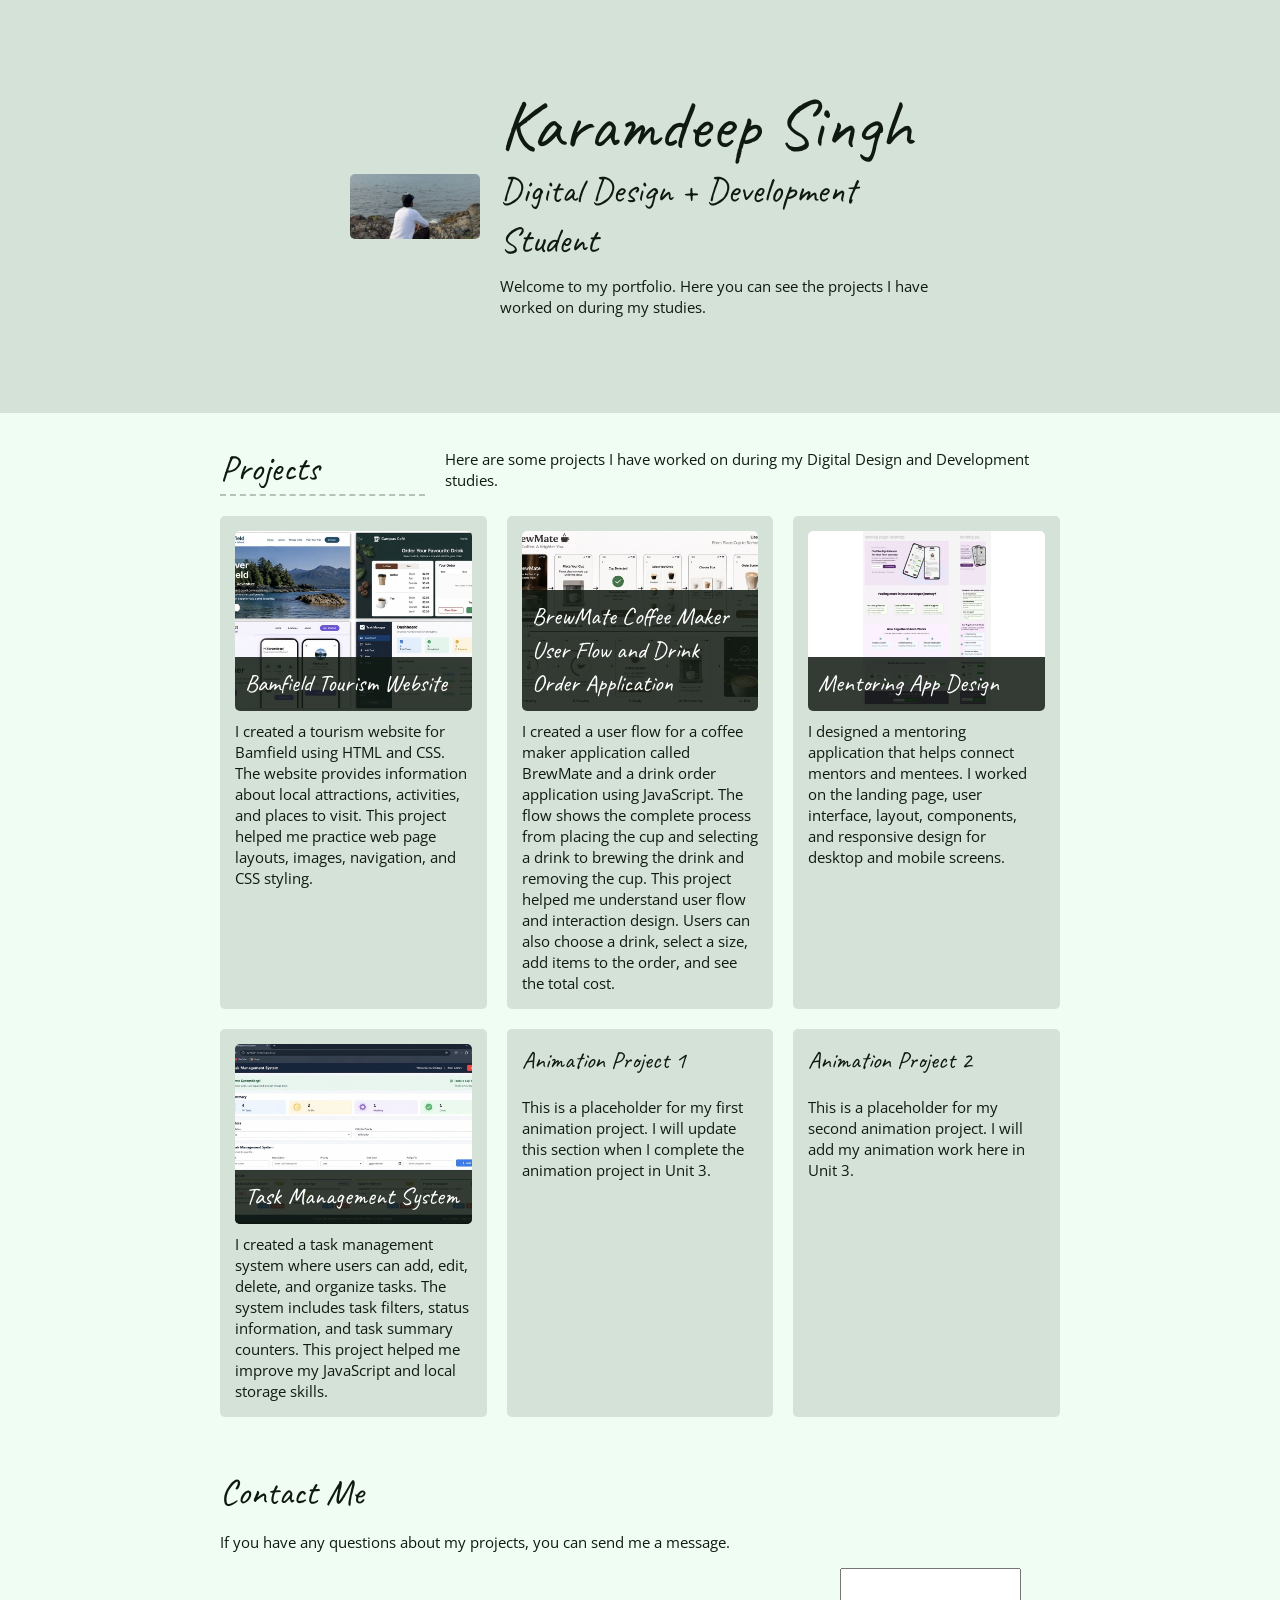
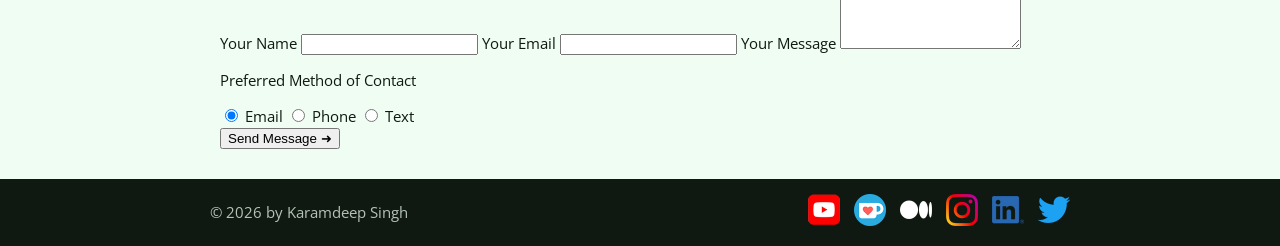
==== projects.html @ d803dbf3 "Add contact form" ====
<!DOCTYPE html>
<html lang="en">

<head>
  <meta charset="UTF-8">
  <meta name="viewport" content="width=device-width, initial-scale=1.0">

  <title>Projects | Karamdeep Singh, Digital Design + Development Student</title>

  <link rel="preconnect" href="https://fonts.googleapis.com">
  <link rel="preconnect" href="https://fonts.gstatic.com" crossorigin>
  <link href="https://fonts.googleapis.com/css2?family=Caveat&family=Open+Sans&display=swap" rel="stylesheet">

  <link rel="stylesheet" href="css/styles.css">
</head>

<body class="resume projects-page">

  <!-- HEADER -->
  <header class="hero">
    <div class="content-wrapper hero-content">

      <img class="hero-image" src="images/karam.jpg" alt="Karamdeep Singh portfolio image">

      <article class="hero-article">
        <h1>Karamdeep Singh</h1>
        <h2>Digital Design + Development Student</h2>
        <p>
          Welcome to my portfolio. Here you can see the projects
          I have worked on during my studies.
        </p>
      </article>

    </div>
  </header>

  <main class="content-wrapper">

    <!-- PROJECTS -->
    <section class="resume-section">

      <div class="projects-intro">
        <h2>Projects</h2>

        <p>
          Here are some projects I have worked on during my Digital Design
          and Development studies.
        </p>
      </div>

      <div class="project-wrapper">

        <!-- Project 1 -->
        <section class="project-item">

          <img src="images/tourism application.jpg" alt="Bamfield tourism website">

          <h3>Bamfield Tourism Website</h3>

          <p>
            I created a tourism website for Bamfield using HTML and CSS.
            The website provides information about local attractions,
            activities, and places to visit. This project helped me practice
            web page layouts, images, navigation, and CSS styling.
          </p>

        </section>

        <!-- Project 2 -->
        <section class="project-item">

          <img src="images/drink order application.jpg" alt="Drink order application">

          <h3>BrewMate Coffee Maker User Flow and Drink Order Application</h3>

          <p>
            I created a user flow for a coffee maker application called
            BrewMate and a drink order application using JavaScript.
            The flow shows the complete process from placing the cup and
            selecting a drink to brewing the drink and removing the cup.
            This project helped me understand user flow and interaction
            design. Users can also choose a drink, select a size, add items
            to the order, and see the total cost.
          </p>

        </section>

        <!-- Project 3 -->
        <section class="project-item">

          <img src="images/mentor application.jpg" alt="Mentoring application landing page design">

          <h3>Mentoring App Design</h3>

          <p>
            I designed a mentoring application that helps connect mentors
            and mentees. I worked on the landing page, user interface,
            layout, components, and responsive design for desktop and
            mobile screens.
          </p>

        </section>

        <!-- Project 4 -->
        <section class="project-item">

          <img src="images/project-task-management.jpg" alt="Task management system dashboard">

          <h3>Task Management System</h3>

          <p>
            I created a task management system where users can add, edit,
            delete, and organize tasks. The system includes task filters,
            status information, and task summary counters. This project
            helped me improve my JavaScript and local storage skills.
          </p>

        </section>

        <!-- Project 5 -->
        <section class="project-item">

          <h3>Animation Project 1</h3>

          <p>
            This is a placeholder for my first animation project.
            I will update this section when I complete the
            animation project in Unit 3.
          </p>

        </section>

        <!-- Project 6 -->
        <section class="project-item">

          <h3>Animation Project 2</h3>

          <p>
            This is a placeholder for my second animation project.
            I will add my animation work here in Unit 3.
          </p>

        </section>

      </div>

    </section>

    <!-- CONTACT FORM -->
    <section class="contact-section">

      <h2>Contact Me</h2>

      <p>
        If you have any questions about my projects,
        you can send me a message.
      </p>

      <form class="contact-form">

        <label for="name">Your Name</label>
        <input type="text" id="name" name="name" required>

        <label for="email">Your Email</label>
        <input type="email" id="email" name="email" required>

        <label for="message">Your Message</label>
        <textarea id="message" name="message" rows="5" required></textarea>

        <div class="radio-buttons">

          <p>Preferred Method of Contact</p>

          <label>
            <input type="radio" name="contact-method" value="email" checked>
            Email
          </label>

          <label>
            <input type="radio" name="contact-method" value="phone">
            Phone
          </label>

          <label>
            <input type="radio" name="contact-method" value="text">
            Text
          </label>

        </div>

        <button type="submit">
          <span>Send Message</span>
          <span aria-hidden="true">➜</span>
        </button>

      </form>

    </section>

  </main>

  <!-- FOOTER -->
  <footer>

    <p>© 2026 by Karamdeep Singh</p>

    <ul class="socials">

      <li>
        <a href="#" target="_blank">
          <img src="images/icon-logo-youtube.png" alt="YouTube">
        </a>
      </li>

      <li>
        <a href="#" target="_blank">
          <img src="images/icon-logo-ko-fi.png" alt="Portfolio">
        </a>
      </li>

      <li>
        <a href="#" target="_blank">
          <img src="images/icon-logo-medium.png" alt="Medium">
        </a>
      </li>

      <li>
        <a href="#" target="_blank">
          <img src="images/icon-logo-instagram.png" alt="Instagram">
        </a>
      </li>

      <li>
        <a href="#" target="_blank">
          <img src="images/icon-logo-linkedin.png" alt="LinkedIn">
        </a>
      </li>

      <li>
        <a href="https://x.com/karam_sher_gill" target="_blank">
          <img src="images/icon-logo-twitter.png" alt="Twitter">
        </a>
      </li>

    </ul>

  </footer>

</body>

</html>
---- css/styles.css ----
/* COLOR PALETTE
------------------------------------*/

:root {
    --font-body: "Open Sans", sans-serif;
    --font-heading: "Caveat", cursive;

    --neutral: oklch(50% 0.02 150);

    --neutral-1: oklch(from var(--neutral) 98% c h);
    --neutral-2: oklch(from var(--neutral) 90% c h);
    --neutral-3: oklch(from var(--neutral) 80% c h);
    --neutral-4: oklch(from var(--neutral) 70% c h);
    --neutral-5: oklch(from var(--neutral) 60% c h);
    --neutral-6: oklch(from var(--neutral) 50% c h);
    --neutral-7: oklch(from var(--neutral) 40% c h);
    --neutral-8: oklch(from var(--neutral) 30% c h);
    --neutral-9: oklch(from var(--neutral) 20% c h);

    --accent-green: oklch(56% 0.11 150);
    --accent-beige: oklch(75% 0.04 70);
}

/* GLOBAL STYLES
------------------------------------*/

html {
    box-sizing: border-box;
    font-size: 62.5%;
}

*,
*:before,
*:after {
    box-sizing: inherit;
}

html,
body {
    height: 100%;
}

body {
    background: var(--neutral-1);
    color: var(--neutral-9);
    margin: 0;
    font-family: var(--font-body);
    font-size: 1.5rem;
    line-height: 1.4;
}

h1,
h2,
h3 {
    font-family: var(--font-heading);
    font-weight: 400;
    margin: 0;
}

h1 {
    font-size: 7rem;
    line-height: 0.85;
}

h2 {
    font-size: 3.6rem;
}

h3 {
    font-size: 2.4rem;
}

/* LINKS
------------------------------------*/

a {
    color: var(--accent-green);
}

a:hover {
    color: var(--accent-beige);
    text-decoration: none;
}

footer a {
    color: var(--accent-beige);
}

footer a:hover {
    color: var(--accent-green);
}

.btn {
    background: var(--accent-green);
    color: var(--neutral-1);
    text-decoration: none;
    text-transform: uppercase;
    font-size: 1.2rem;
    display: inline-block;
    padding: 7px;
    letter-spacing: 0.1em;
    line-height: 1;
    border-radius: 4px;
}

.content-wrapper {
    margin: 0 auto;
    padding: 30px;
    max-width: 900px;
}

/* HOME
------------------------------------*/

.home {
    background: url(../images/karam.jpg) no-repeat center;
    background-size: cover;
    display: flex;
    flex-direction: column;
}

.home .content-wrapper {
    flex: 1 0 auto;
    padding: 10px;
}

.content-bg {
    padding: 20px;
}

@media screen and (min-width: 501px) {
    .home .content-wrapper {
        padding: 30px;
    }
}

/* RESUME
------------------------------------*/

.resume header::before {
    background: url(../images/karam.jpg) center / cover;
    background-size: cover;
    content: "";
    display: block;
    height: 200px;
}

.resume h1 {
    font-size: 5rem;
}

.resume h2 {
    font-size: 2.6rem;
}

@media screen and (min-width: 501px) {
    .resume header::before {
        height: 375px;
    }

    .resume h1 {
        font-size: 7rem;
    }

    .resume h2 {
        font-size: 3.6rem;
    }
}

.resume-section {
    margin-bottom: 50px;
}

.resume-section h2 {
    border-bottom: 2px dashed var(--neutral-3);
}

.download-link {
    position: absolute;
    top: 5px;
    left: 5px;
    font-size: 1.5rem;
}

@media screen and (min-width: 1201px) {
    .download-link {
        position: fixed;
    }
}

/* PROJECTS - ORIGINAL STYLES
------------------------------------*/

.project-item {
    margin: 30px 0;
}

.project-item img {
    width: 100%;
    margin-bottom: 10px;
}

@media screen and (min-width: 501px) {
    .project-item img {
        width: 300px;
        margin-bottom: 0;
    }
}

@media screen and (min-width: 650px) and (max-width: 859px) {
    .project-wrapper {
        display: grid;
        grid-template-columns: repeat(2, 1fr);
        column-gap: 20px;
    }

    .project-item img {
        width: 100%;
    }
}

@media screen and (min-width: 860px) {
    .project-item {
        display: flow-root;
    }

    .project-item img {
        float: left;
        margin-right: 20px;
    }
}

/* WORK EXPERIENCE
------------------------------------*/

.work-item {
    margin: 30px 0;
}

.work-details p {
    margin: 0;
}

@media screen and (min-width: 860px) {
    .work-item {
        display: grid;
        grid-template-columns: 300px 1fr;
        column-gap: 20px;
    }

    .work-summary p:first-child {
        margin-top: 0;
    }
}

/* EDUCATION
------------------------------------*/

.education-item {
    margin: 30px 0;
}

.education-item p {
    margin: 0;
}

/* FOOTER
------------------------------------*/

footer {
    background: var(--neutral-9);
    color: var(--neutral-3);
    display: flex;
    flex-direction: column;
    text-align: center;
    justify-content: space-between;
    padding: 0 20px;
}

.socials {
    list-style-type: none;
    padding: 0;
}

.socials li {
    display: inline-block;
    margin: 0 5px;
}

.socials img {
    width: 32px;
}

.socials img:hover {
    opacity: 0.5;
}

/* FOOTER - DESKTOP GRID */

@media screen and (min-width: 861px) {
    footer {
        display: grid;
        grid-template-columns: 1fr 1fr;
        align-items: center;
        text-align: initial;
    }

    footer .socials {
        justify-self: end;
    }

    .socials li {
        margin: 0 0 0 10px;
    }
}

/* FOOTER - EXTRA LARGE SCREENS */

@media screen and (min-width: 1000px) {

    .projects-page footer {
        grid-template-columns:
            minmax(20px, 1fr) minmax(0, 430px) minmax(0, 430px) minmax(20px, 1fr);

        grid-template-areas: ". copyright socials .";
    }

    .projects-page footer>p {
        grid-area: copyright;
    }

    .projects-page footer .socials {
        grid-area: socials;
        justify-self: end;
    }
}

/* PROJECTS PAGE - RESPONSIVE GRID
------------------------------------*/

.projects-page .project-wrapper {
    display: grid;
    grid-template-columns: minmax(0, 1fr);
    gap: 1.5rem;
}

.projects-page .project-item {
    display: grid;
    grid-template-columns: minmax(0, 1fr);
    grid-template-rows: auto minmax(14rem, 1fr);
    align-content: start;
    min-width: 0;
    margin: 0;
    padding: 1.5rem;
    background: var(--neutral-2);
    border-radius: 0.5rem;
}

/* PROJECT CARD IMAGES
------------------------------------*/

.projects-page .project-item img {
    display: block;
    float: none;
    grid-column: 1 / 2;
    grid-row: 1 / 2;
    width: 100%;
    height: 20rem;
    object-fit: cover;
    margin: 0;
    border-radius: 0.5rem;
}

/* PROJECT CARD TITLES
------------------------------------*/

.projects-page .project-item img+h3 {
    grid-column: 1 / 2;
    grid-row: 1 / 2;
    align-self: end;
    z-index: 1;
    margin: 0;
    padding: 1rem;
    color: white;
    background: oklch(20% 0.02 150 / 0.85);
    border-radius: 0 0 0.5rem 0.5rem;
}

/* PROJECT CARD TEXT
------------------------------------*/

.projects-page .project-item p {
    grid-column: 1 / 2;
    margin-block: 1rem 0;
}

/* ANIMATION PLACEHOLDER CARDS
------------------------------------*/

.projects-page .project-item:not(:has(img)) {
    grid-template-rows: auto minmax(14rem, 1fr);
}

.projects-page .project-item:not(:has(img)) h3 {
    margin-block-end: 1rem;
}

/* PROJECT CARDS - DESKTOP
------------------------------------*/

@media screen and (min-width: 860px) {
    .projects-page .project-wrapper {
        grid-template-columns: repeat(3, minmax(0, 1fr));
        gap: 2rem;
    }

    .projects-page .project-item {
        padding: 1.5rem;
    }

    .projects-page .project-item img {
        height: 18rem;
    }
}

/* HERO SECTION - MOBILE
------------------------------------*/

.projects-page .hero::before {
    display: none;
}

.projects-page .hero {
    background: var(--neutral-2);
}

.projects-page .hero-content {
    display: grid;
    grid-template-columns: 1rem minmax(0, 2fr) 1rem;
    grid-template-rows: 0.5fr 1fr 2rem;
    gap: 2rem;
    width: 100%;
    max-width: 900px;
    padding-block: 2rem;
    padding-inline: 1rem;
}

.projects-page .hero-image {
    grid-column: 2 / 3;
    grid-row: 1 / 2;
    display: block;
    width: 100%;
    max-width: 20rem;
    height: auto;
    justify-self: center;
    align-self: center;
    border-radius: 0.5rem;
}

.projects-page .hero-article {
    grid-column: 2 / 3;
    grid-row: 2 / 3;
    min-width: 0;
    text-align: center;
}

.projects-page .hero-article h1 {
    margin-block-end: 1rem;
}

.projects-page .hero-article p {
    margin-block-start: 1rem;
    margin-block-end: 0;
    max-width: 70rem;
}

/* HERO SECTION - DESKTOP
------------------------------------*/

@media screen and (min-width: 860px) {
    .projects-page .hero-content {
        grid-template-columns: repeat(6, minmax(0, 1fr));
        grid-template-rows: 0.25fr 1fr 0.25fr;
        align-items: center;
    }

    .projects-page .hero-image {
        grid-column: 2 / 3;
        grid-row: 2 / 3;
    }

    .projects-page .hero-article {
        grid-column: 3 / 6;
        grid-row: 2 / 3;
        text-align: start;
    }
}

/* PROJECTS INTRODUCTION - MOBILE
------------------------------------*/

.projects-page .projects-intro {
    margin-block-end: 2rem;
}

.projects-page .projects-intro p {
    margin-block-start: 1rem;
}

/* PROJECTS INTRODUCTION - DESKTOP
------------------------------------*/

@media screen and (min-width: 860px) {
    .projects-page .projects-intro {
        display: flex;
        align-items: center;
        justify-content: center;
        gap: 2rem;
    }

    .projects-page .projects-intro h2 {
        flex: 1;
        white-space: nowrap;
    }

    .projects-page .projects-intro p {
        flex: 3;
        margin-block: 0;
    }
}
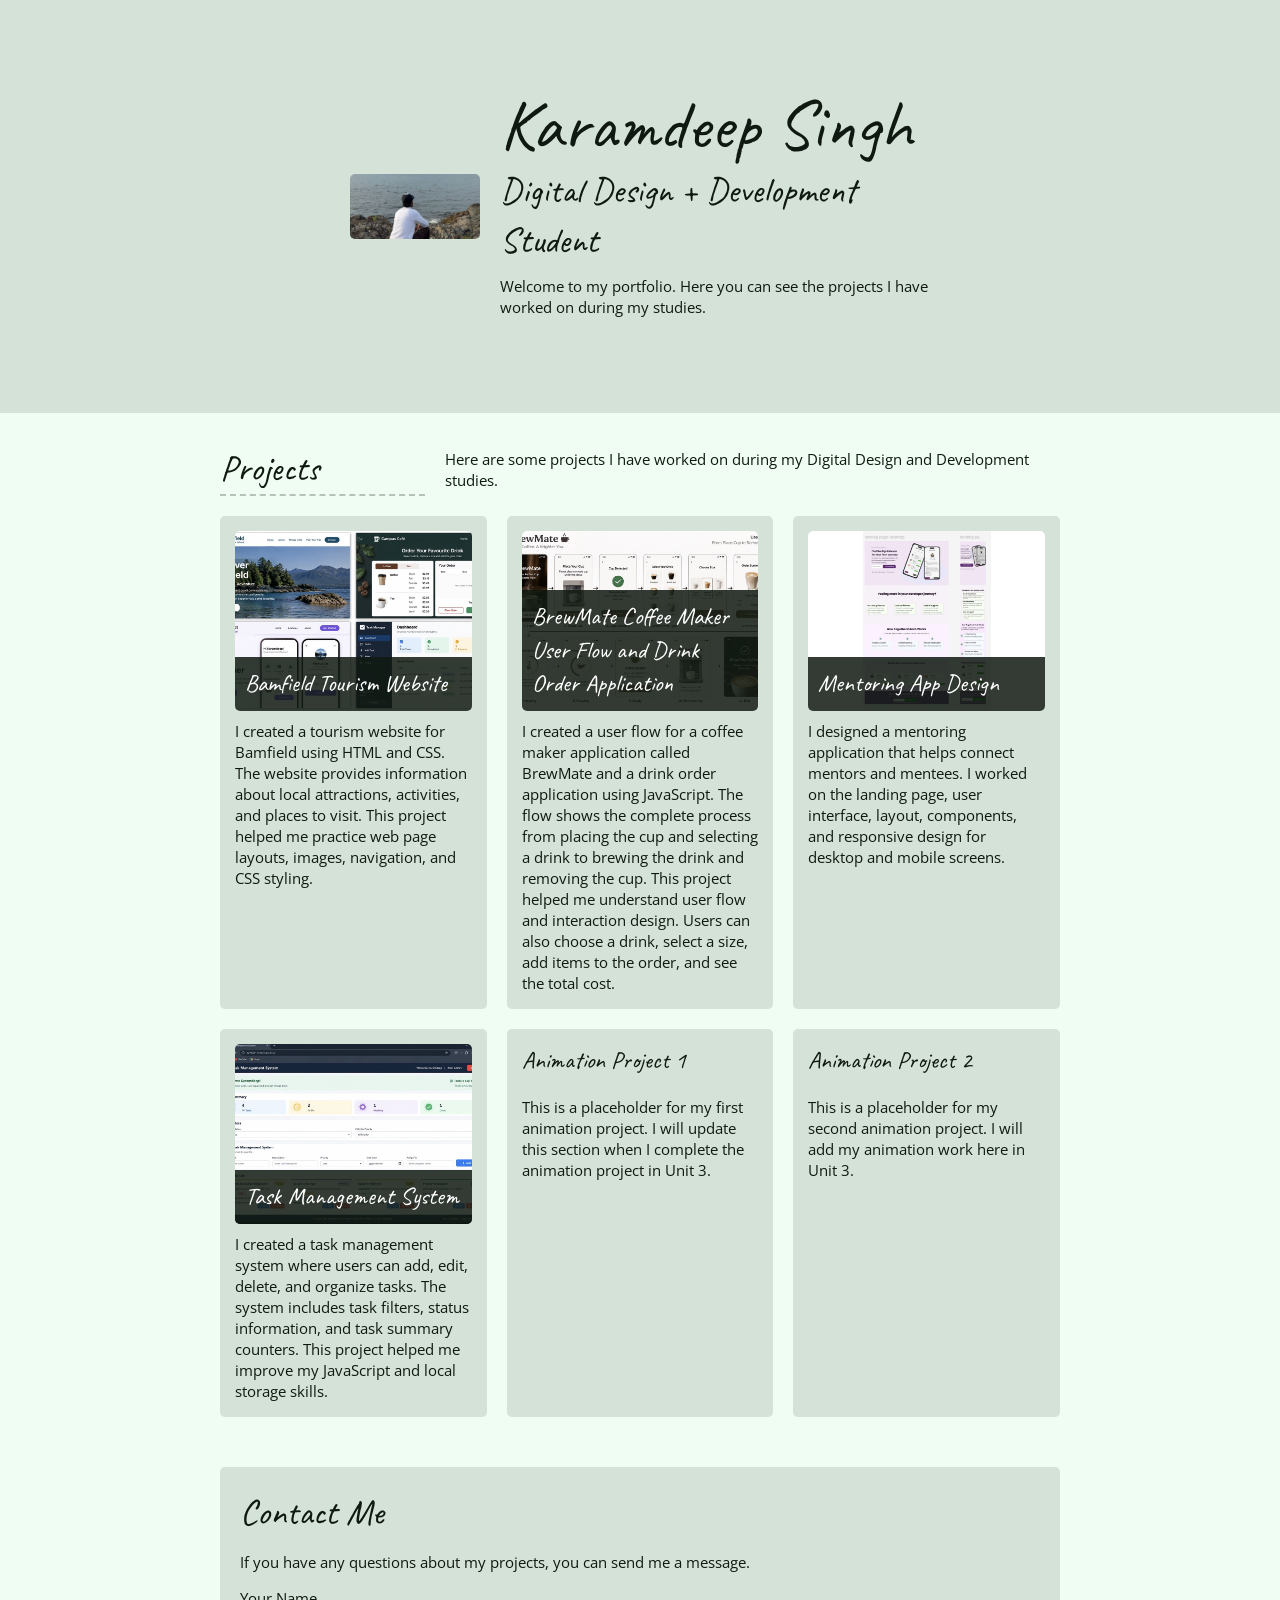
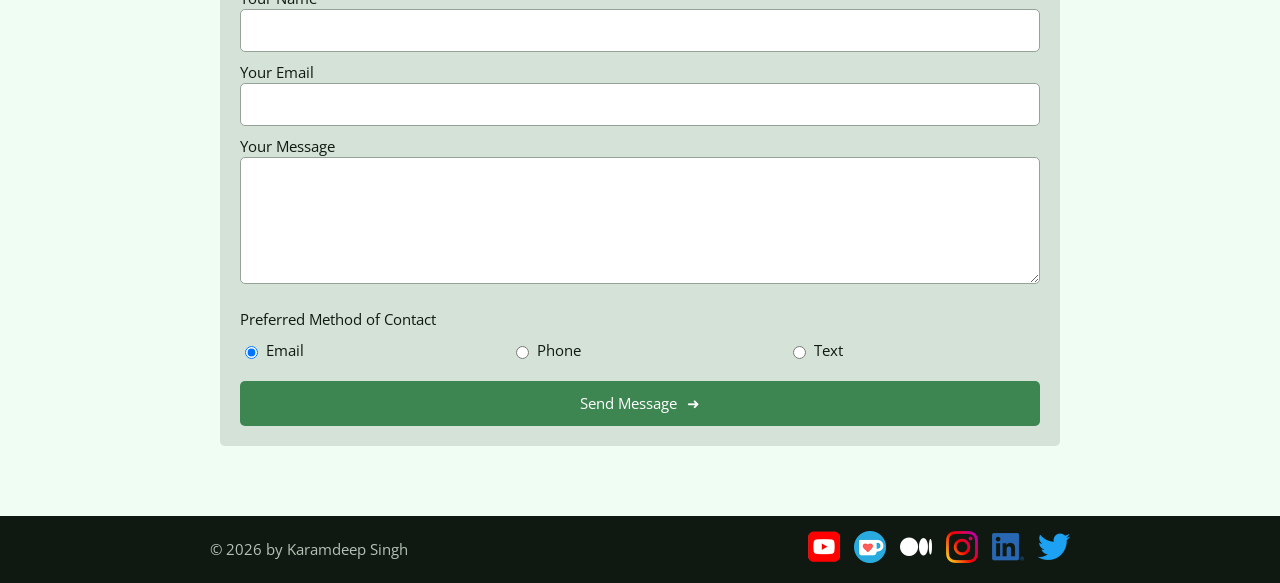
==== commit 082bb821: "Organize contact form" ====
--- a/projects.html
+++ b/projects.html
@@ -158,14 +158,20 @@
 
       <form class="contact-form">
 
-        <label for="name">Your Name</label>
-        <input type="text" id="name" name="name" required>
-
-        <label for="email">Your Email</label>
-        <input type="email" id="email" name="email" required>
-
-        <label for="message">Your Message</label>
-        <textarea id="message" name="message" rows="5" required></textarea>
+        <div class="form-name">
+          <label for="name">Your Name</label>
+          <input type="text" id="name" name="name" required>
+        </div>
+
+        <div class="form-email">
+          <label for="email">Your Email</label>
+          <input type="email" id="email" name="email" required>
+        </div>
+
+        <div class="form-message">
+          <label for="message">Your Message</label>
+          <textarea id="message" name="message" rows="5" required></textarea>
+        </div>
 
         <div class="radio-buttons">
 
--- a/css/styles.css
+++ b/css/styles.css
@@ -527,4 +527,79 @@
         flex: 3;
         margin-block: 0;
     }
+}
+
+/* CONTACT FORM - MOBILE
+------------------------------------*/
+
+.projects-page .contact-section {
+    margin-block: 4rem;
+    padding: 2rem;
+    background: var(--neutral-2);
+    border-radius: 0.5rem;
+}
+
+.projects-page .contact-section h2 {
+    margin-block-end: 1rem;
+}
+
+.projects-page .contact-form {
+    display: flex;
+    flex-direction: column;
+    gap: 1rem;
+}
+
+.projects-page .contact-form>label {
+    display: block;
+}
+
+.projects-page .contact-form input[type="text"],
+.projects-page .contact-form input[type="email"],
+.projects-page .contact-form textarea {
+    width: 100%;
+    padding: 1rem;
+    border: 1px solid var(--neutral-4);
+    border-radius: 0.5rem;
+    font: inherit;
+}
+
+/* RADIO BUTTONS - GRID */
+
+.projects-page .radio-buttons {
+    display: grid;
+    grid-template-columns: repeat(3, auto);
+    grid-template-rows: repeat(2, 1fr);
+    gap: 1rem;
+    margin-block: 1rem;
+}
+
+.projects-page .radio-buttons p {
+    grid-column: span 3;
+    margin: 0;
+}
+
+.projects-page .radio-buttons label {
+    display: flex;
+    align-items: center;
+    gap: 0.5rem;
+}
+
+/* SUBMIT BUTTON - FLEXBOX */
+
+.projects-page .contact-form button {
+    display: flex;
+    align-items: center;
+    justify-content: center;
+    gap: 1rem;
+    padding: 1.2rem;
+    background: var(--accent-green);
+    color: white;
+    border: none;
+    border-radius: 0.5rem;
+    font: inherit;
+    cursor: pointer;
+}
+
+.projects-page .contact-form button:hover {
+    background: var(--neutral-7);
 }
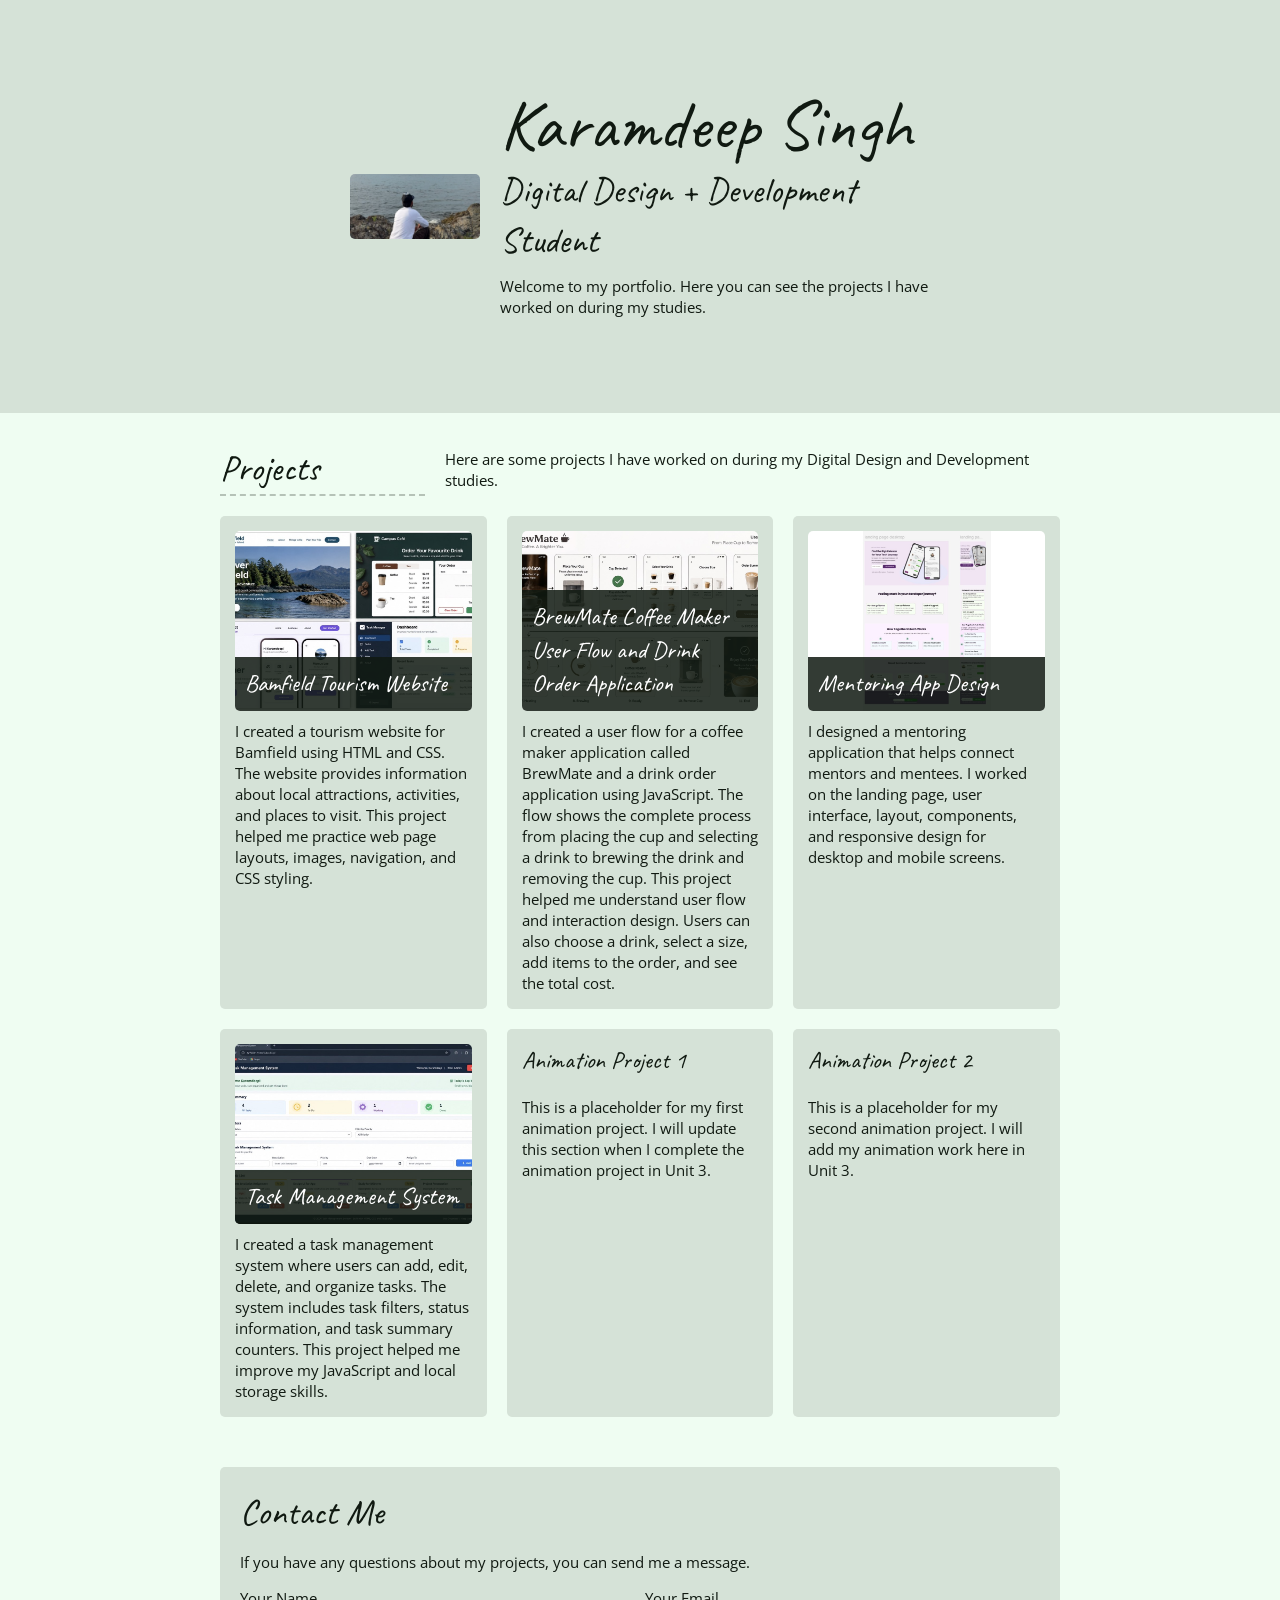
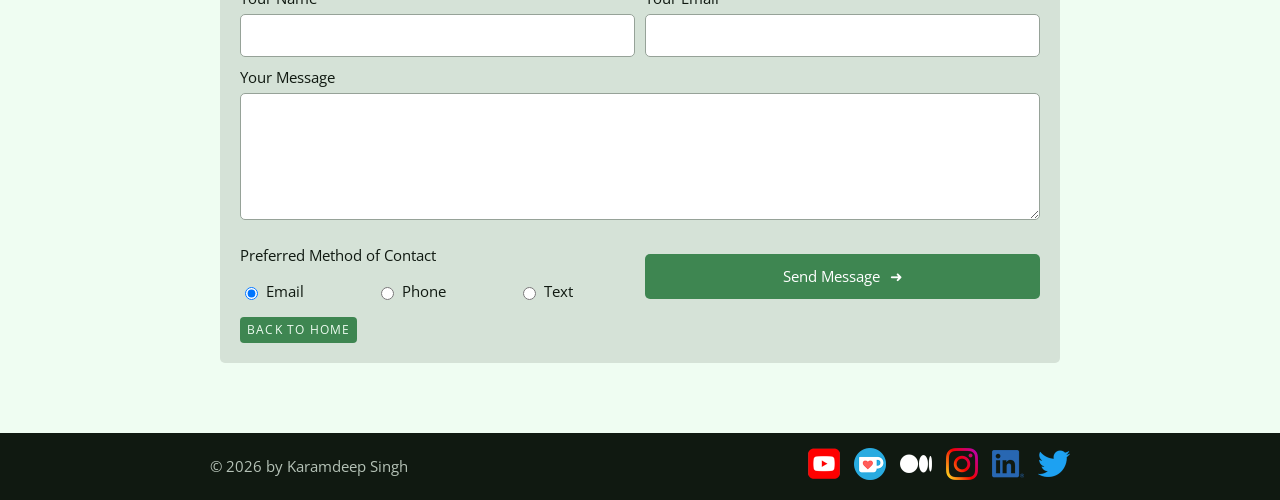
==== commit a115dfc7: "Connect home and projects pages" ====
--- a/projects.html
+++ b/projects.html
@@ -201,6 +201,9 @@
 
       </form>
 
+      <a href="index.html" class="btn">Back to Home</a>
+
+
     </section>
 
   </main>
--- a/css/styles.css
+++ b/css/styles.css
@@ -549,8 +549,9 @@
     gap: 1rem;
 }
 
-.projects-page .contact-form>label {
+.projects-page .contact-form label {
     display: block;
+    margin-block-end: 0.5rem;
 }
 
 .projects-page .contact-form input[type="text"],
@@ -602,4 +603,42 @@
 
 .projects-page .contact-form button:hover {
     background: var(--neutral-7);
+}
+
+/* CONTACT FORM - DESKTOP GRID
+------------------------------------*/
+
+@media screen and (min-width: 1000px) {
+
+    .projects-page .contact-form {
+        display: grid;
+        grid-template-columns: repeat(2, minmax(0, 1fr));
+        grid-template-areas:
+            "name email"
+            "message message"
+            "contact button";
+        gap: 1rem;
+        align-items: start;
+    }
+
+    .projects-page .form-name {
+        grid-area: name;
+    }
+
+    .projects-page .form-email {
+        grid-area: email;
+    }
+
+    .projects-page .form-message {
+        grid-area: message;
+    }
+
+    .projects-page .radio-buttons {
+        grid-area: contact;
+    }
+
+    .projects-page .contact-form button {
+        grid-area: button;
+        align-self: center;
+    }
 }
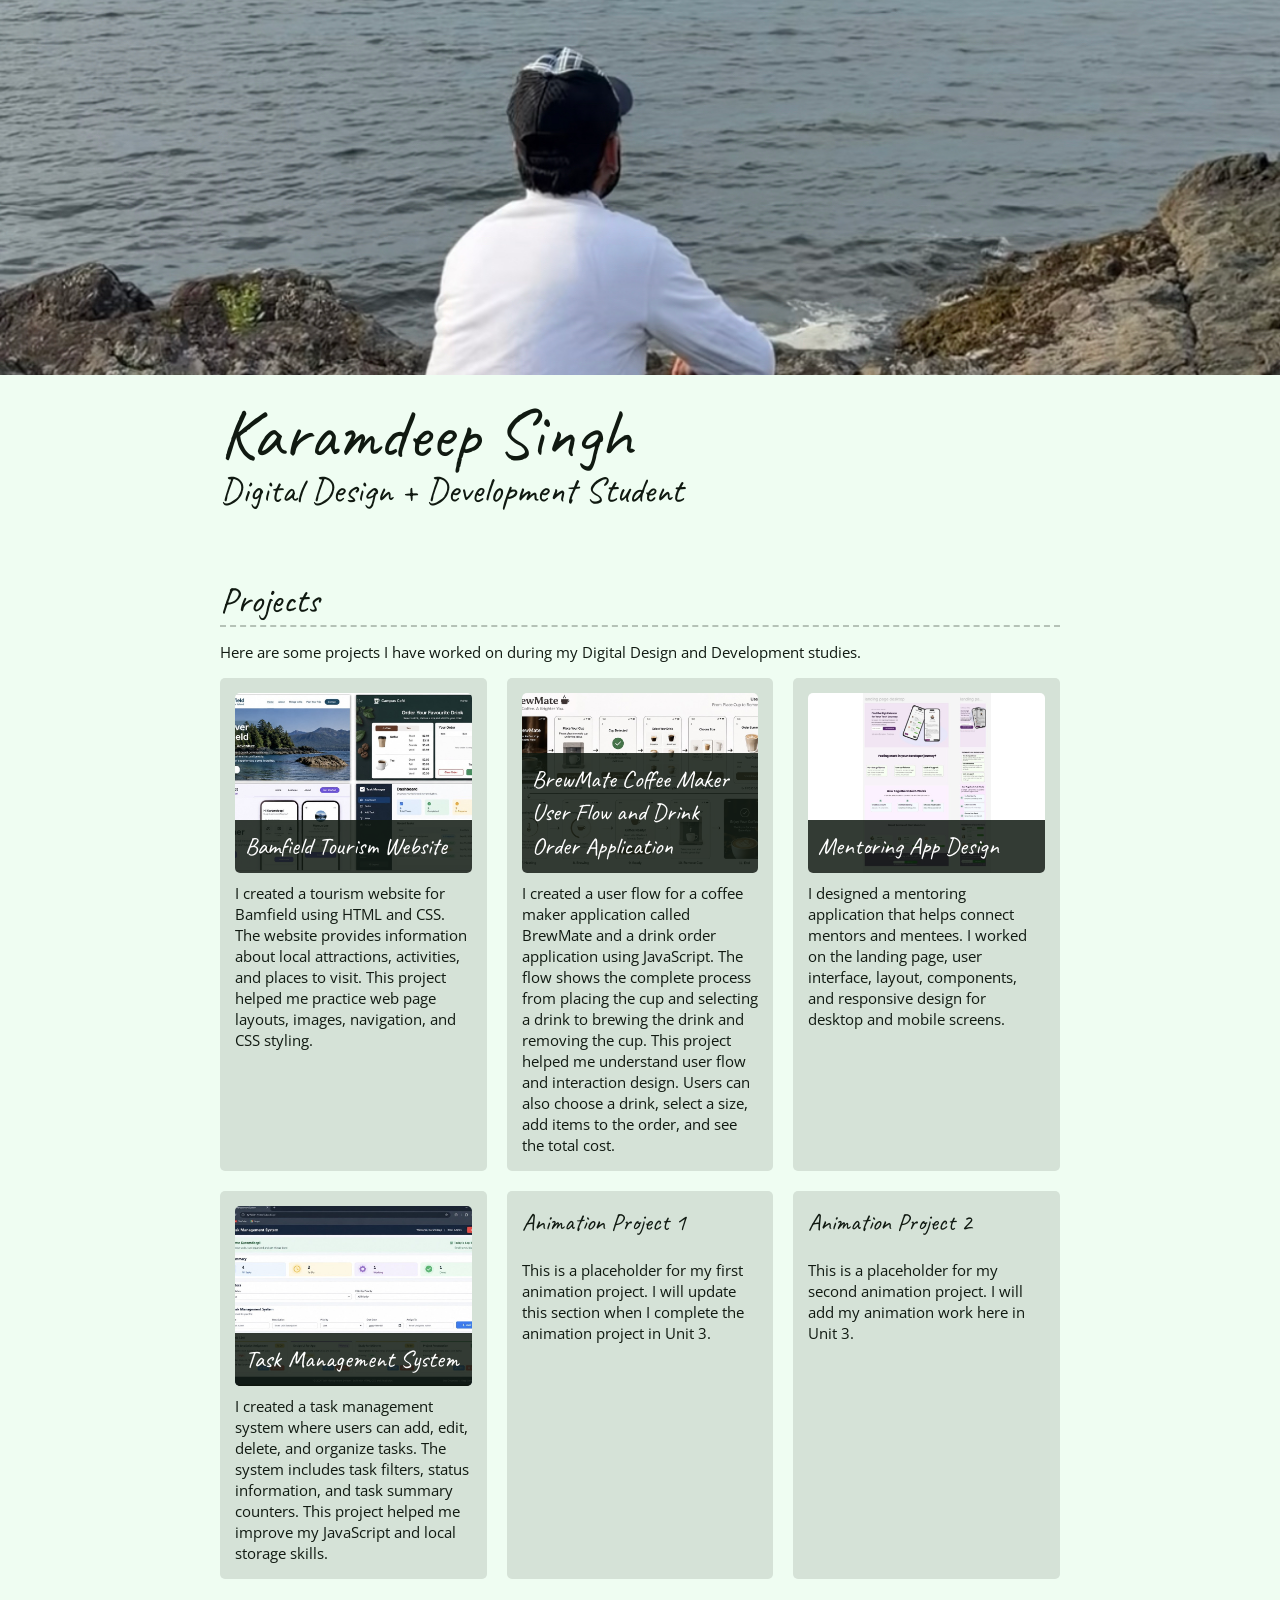
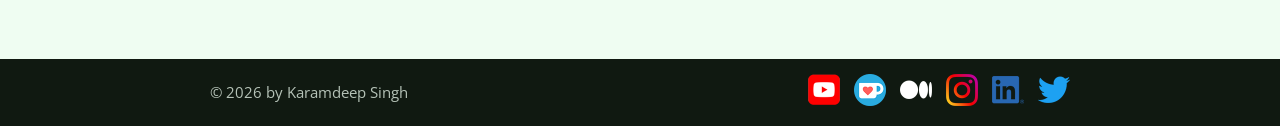
==== commit 17a4e540: "Add animation placeholders" ====
--- a/projects.html
+++ b/projects.html
@@ -7,47 +7,38 @@
 
   <title>Projects | Karamdeep Singh, Digital Design + Development Student</title>
 
+  <!-- Google Fonts -->
   <link rel="preconnect" href="https://fonts.googleapis.com">
   <link rel="preconnect" href="https://fonts.gstatic.com" crossorigin>
   <link href="https://fonts.googleapis.com/css2?family=Caveat&family=Open+Sans&display=swap" rel="stylesheet">
 
+  <!-- CSS -->
   <link rel="stylesheet" href="css/styles.css">
 </head>
 
 <body class="resume projects-page">
 
-  <!-- HEADER -->
-  <header class="hero">
-    <div class="content-wrapper hero-content">
-
-      <img class="hero-image" src="images/karam.jpg" alt="Karamdeep Singh portfolio image">
-
-      <article class="hero-article">
-        <h1>Karamdeep Singh</h1>
-        <h2>Digital Design + Development Student</h2>
-        <p>
-          Welcome to my portfolio. Here you can see the projects
-          I have worked on during my studies.
-        </p>
-      </article>
-
+  <!-- // HEADER // -->
+  <header>
+    <div class="content-wrapper">
+      <h1>Karamdeep Singh</h1>
+      <h2>Digital Design + Development Student</h2>
     </div>
   </header>
 
   <main class="content-wrapper">
 
-    <!-- PROJECTS -->
+    <!-- // PROJECTS // -->
     <section class="resume-section">
 
-      <div class="projects-intro">
-        <h2>Projects</h2>
+      <h2>Projects</h2>
 
-        <p>
-          Here are some projects I have worked on during my Digital Design
-          and Development studies.
-        </p>
-      </div>
+      <p>
+        Here are some projects I have worked on during my Digital Design
+        and Development studies.
+      </p>
 
+      <!-- Project wrapper starts here -->
       <div class="project-wrapper">
 
         <!-- Project 1 -->
@@ -143,72 +134,13 @@
         </section>
 
       </div>
-
-    </section>
-
-    <!-- CONTACT FORM -->
-    <section class="contact-section">
-
-      <h2>Contact Me</h2>
-
-      <p>
-        If you have any questions about my projects,
-        you can send me a message.
-      </p>
-
-      <form class="contact-form">
-
-        <div class="form-name">
-          <label for="name">Your Name</label>
-          <input type="text" id="name" name="name" required>
-        </div>
-
-        <div class="form-email">
-          <label for="email">Your Email</label>
-          <input type="email" id="email" name="email" required>
-        </div>
-
-        <div class="form-message">
-          <label for="message">Your Message</label>
-          <textarea id="message" name="message" rows="5" required></textarea>
-        </div>
-
-        <div class="radio-buttons">
-
-          <p>Preferred Method of Contact</p>
-
-          <label>
-            <input type="radio" name="contact-method" value="email" checked>
-            Email
-          </label>
-
-          <label>
-            <input type="radio" name="contact-method" value="phone">
-            Phone
-          </label>
-
-          <label>
-            <input type="radio" name="contact-method" value="text">
-            Text
-          </label>
-
-        </div>
-
-        <button type="submit">
-          <span>Send Message</span>
-          <span aria-hidden="true">➜</span>
-        </button>
-
-      </form>
-
-      <a href="index.html" class="btn">Back to Home</a>
-
+      <!-- Project wrapper ends here -->
 
     </section>
 
   </main>
 
-  <!-- FOOTER -->
+  <!-- // FOOTER // -->
   <footer>
 
     <p>© 2026 by Karamdeep Singh</p>
--- a/css/styles.css
+++ b/css/styles.css
@@ -186,6 +186,68 @@
     .download-link {
         position: fixed;
     }
+}
+
+/* ==================================
+   TEAM SECTION
+================================== */
+
+/* Team Section - Base & Images */
+#team .teamMembers {
+  list-style-type: none;
+  margin: 1rem 0;
+  padding: 0;
+  display: grid;
+  grid-template-columns: repeat(10, 1fr);
+  align-items: center;
+}
+
+#team .teamMembers img {
+  border-radius: 50%;
+  box-shadow: 0 4px 6px rgba(0, 0, 0, 0.1);
+  border: 3px solid var(--neutral-1);
+}
+
+/* Ensure all items stay in the first row */
+#team .teamMembers li {
+  grid-row: 1 / 2;
+}
+
+/* Individual member positions and overlap spans */
+#team .teamMembers li:nth-child(1) {
+  grid-column: 1 / 4;
+  order: 1;
+}
+
+#team .teamMembers li:nth-child(2) {
+  grid-column: 3 / 6;
+}
+
+#team .teamMembers li:nth-child(3) {
+  grid-column: 4 / 8;
+  order: 1;
+  text-align: center;
+}
+
+#team .teamMembers li:nth-child(4) {
+  grid-column: -3 / 6;
+  text-align: right;
+}
+
+#team .teamMembers li:nth-child(5) {
+  grid-column: -4 / -1;
+  text-align: right;
+}
+
+/* Center image resizing */
+#team .teamMembers li:nth-child(3) img {
+  width: 70%;
+}
+
+/* Bring clicked or hovered item to the front */
+#team .teamMembers li:hover,
+#team .teamMembers li:active {
+  order: 2;
 }
 
 /* PROJECTS - ORIGINAL STYLES
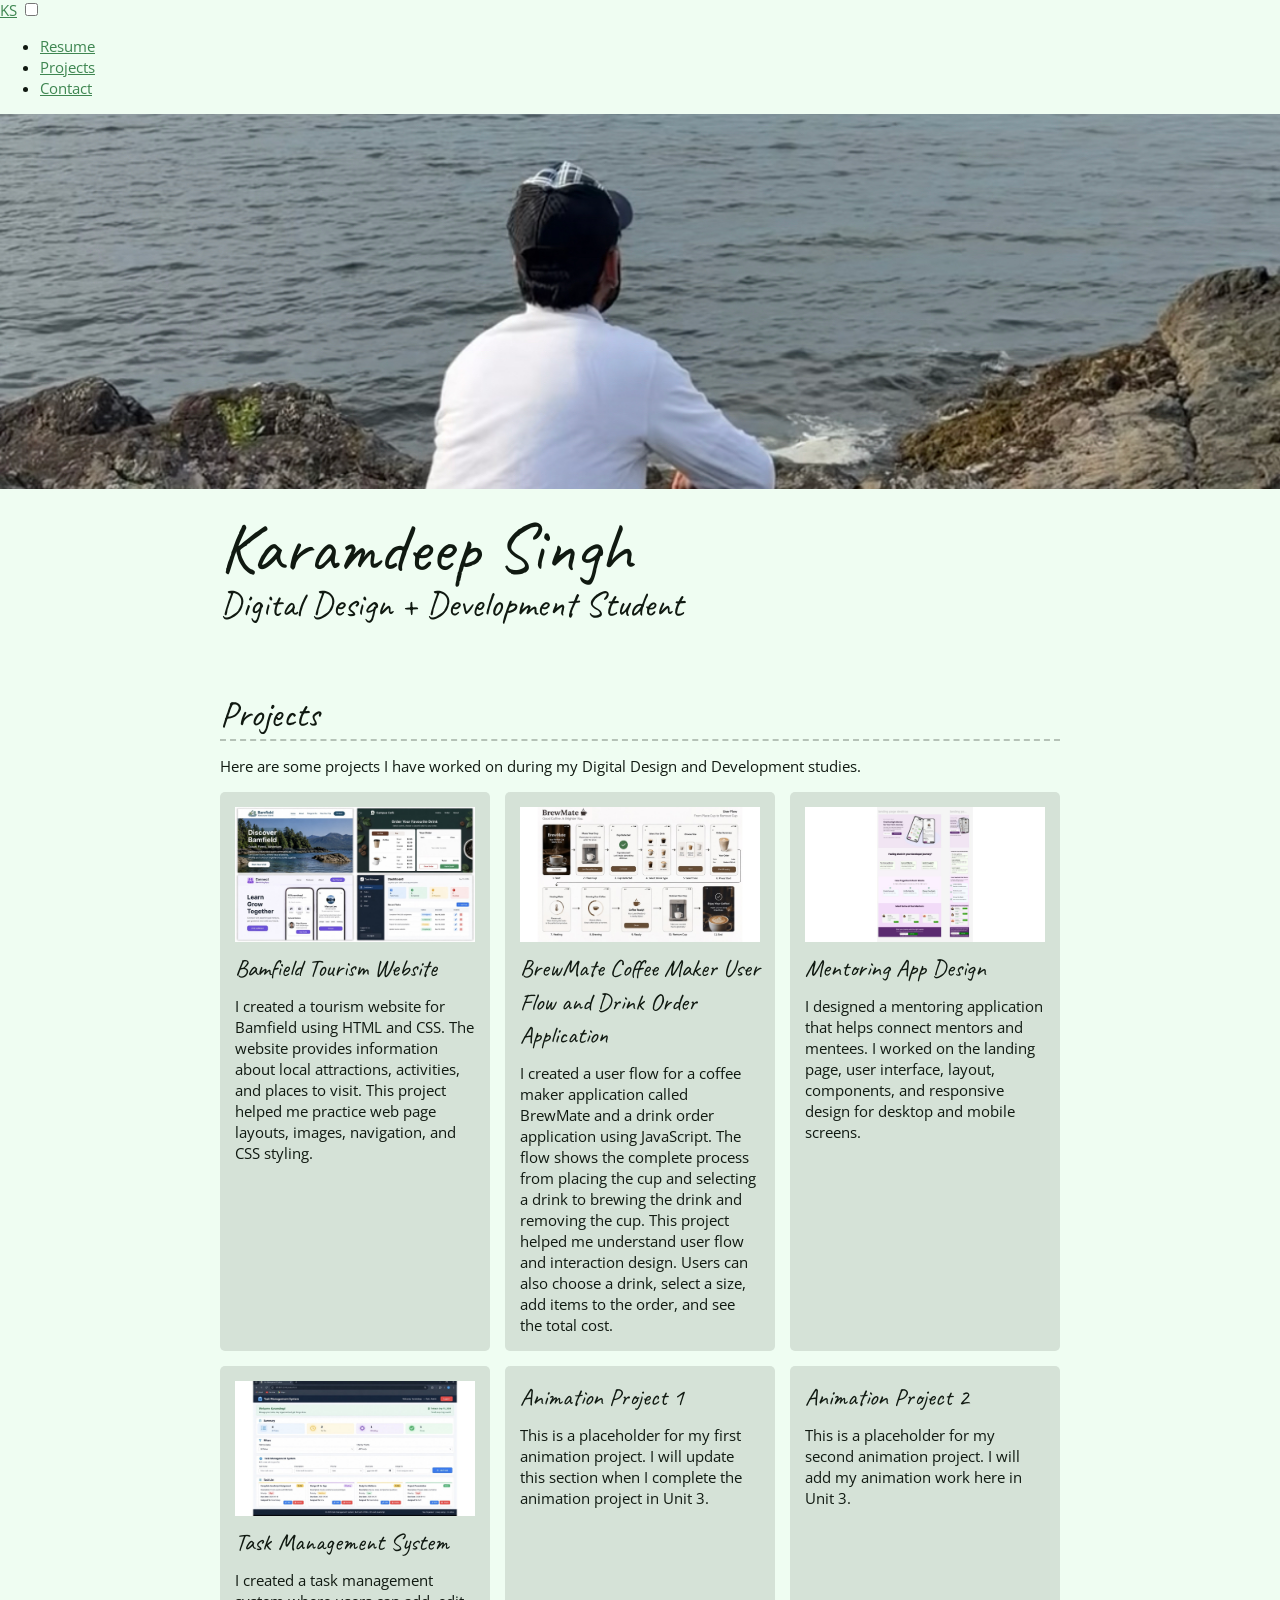
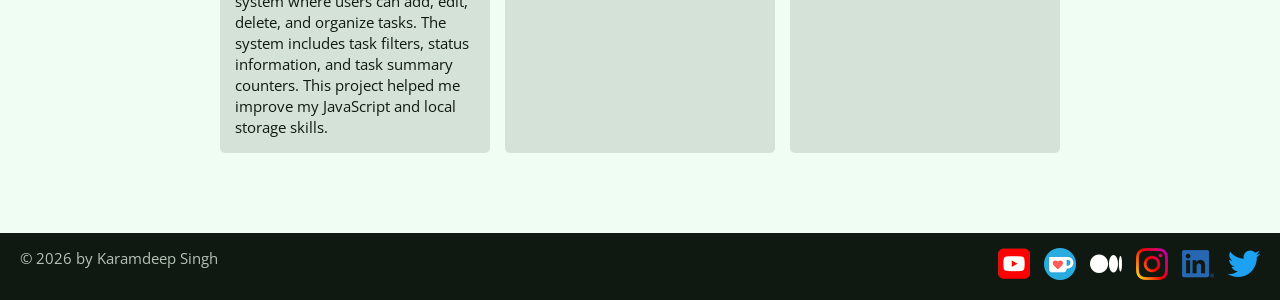
==== commit 0d5b4769: "Add navigation to projects page" ====
--- a/projects.html
+++ b/projects.html
@@ -1,3 +1,4 @@
+
 <!DOCTYPE html>
 <html lang="en">
 
@@ -17,6 +18,39 @@
 </head>
 
 <body class="resume projects-page">
+
+  <!-- // NAVIGATION // -->
+  <nav class="site-nav" aria-label="Main navigation">
+
+    <a href="index.html" class="site-logo">KS</a>
+
+    <input type="checkbox" id="menu-toggle" class="menu-checkbox">
+
+    <label for="menu-toggle" class="menu-icon">
+      <span></span>
+      <span></span>
+      <span></span>
+    </label>
+
+    <ul class="nav-links">
+      <li>
+        <a href="resume.html">Resume</a>
+      </li>
+
+      <li>
+        <a href="projects.html" class="nav-active" aria-current="page">
+          Projects
+        </a>
+      </li>
+
+      <li>
+        <a href="mailto:ksingh86@northislandcollege.ca" class="nav-contact">
+          Contact
+        </a>
+      </li>
+    </ul>
+
+  </nav>
 
   <!-- // HEADER // -->
   <header>
@@ -189,4 +223,4 @@
 
 </body>
 
-</html>+</html>
--- a/css/styles.css
+++ b/css/styles.css
@@ -1,4 +1,10 @@
-/* COLOR PALETTE
+/*
+COLOR PALETTE
+
+Neutral shades and accent colours use OKLCH.
+*/
+
+/* GLOBAL STYLES
 ------------------------------------*/
 
 :root {
@@ -21,12 +27,13 @@
     --accent-beige: oklch(75% 0.04 70);
 }
 
-/* GLOBAL STYLES
-------------------------------------*/
-
+/*
+ https://www.paulirish.com/2012/box-sizing-border-box-ftw/
+*/
 html {
     box-sizing: border-box;
     font-size: 62.5%;
+    /* setting default to 10px */
 }
 
 *,
@@ -70,9 +77,7 @@
     font-size: 2.4rem;
 }
 
-/* LINKS
-------------------------------------*/
-
+/* links */
 a {
     color: var(--accent-green);
 }
@@ -109,6 +114,7 @@
     max-width: 900px;
 }
 
+
 /* HOME
 ------------------------------------*/
 
@@ -133,6 +139,7 @@
         padding: 30px;
     }
 }
+
 
 /* RESUME
 ------------------------------------*/
@@ -188,69 +195,8 @@
     }
 }
 
-/* ==================================
-   TEAM SECTION
-================================== */
-
-/* Team Section - Base & Images */
-#team .teamMembers {
-  list-style-type: none;
-  margin: 1rem 0;
-  padding: 0;
-  display: grid;
-  grid-template-columns: repeat(10, 1fr);
-  align-items: center;
-}
-
-#team .teamMembers img {
-  border-radius: 50%;
-  box-shadow: 0 4px 6px rgba(0, 0, 0, 0.1);
-  border: 3px solid var(--neutral-1);
-}
-
-/* Ensure all items stay in the first row */
-#team .teamMembers li {
-  grid-row: 1 / 2;
-}
-
-/* Individual member positions and overlap spans */
-#team .teamMembers li:nth-child(1) {
-  grid-column: 1 / 4;
-  order: 1;
-}
-
-#team .teamMembers li:nth-child(2) {
-  grid-column: 3 / 6;
-}
-
-#team .teamMembers li:nth-child(3) {
-  grid-column: 4 / 8;
-  order: 1;
-  text-align: center;
-}
-
-#team .teamMembers li:nth-child(4) {
-  grid-column: -3 / 6;
-  text-align: right;
-}
-
-#team .teamMembers li:nth-child(5) {
-  grid-column: -4 / -1;
-  text-align: right;
-}
-
-/* Center image resizing */
-#team .teamMembers li:nth-child(3) img {
-  width: 70%;
-}
-
-/* Bring clicked or hovered item to the front */
-#team .teamMembers li:hover,
-#team .teamMembers li:active {
-  order: 2;
-}
-
-/* PROJECTS - ORIGINAL STYLES
+
+/* Projects
 ------------------------------------*/
 
 .project-item {
@@ -292,7 +238,8 @@
     }
 }
 
-/* WORK EXPERIENCE
+
+/* Work Experience
 ------------------------------------*/
 
 .work-item {
@@ -315,7 +262,8 @@
     }
 }
 
-/* EDUCATION
+
+/* Education
 ------------------------------------*/
 
 .education-item {
@@ -325,6 +273,7 @@
 .education-item p {
     margin: 0;
 }
+
 
 /* FOOTER
 ------------------------------------*/
@@ -357,18 +306,10 @@
     opacity: 0.5;
 }
 
-/* FOOTER - DESKTOP GRID */
-
 @media screen and (min-width: 861px) {
     footer {
-        display: grid;
-        grid-template-columns: 1fr 1fr;
-        align-items: center;
+        flex-direction: row;
         text-align: initial;
-    }
-
-    footer .socials {
-        justify-self: end;
     }
 
     .socials li {
@@ -376,28 +317,8 @@
     }
 }
 
-/* FOOTER - EXTRA LARGE SCREENS */
-
-@media screen and (min-width: 1000px) {
-
-    .projects-page footer {
-        grid-template-columns:
-            minmax(20px, 1fr) minmax(0, 430px) minmax(0, 430px) minmax(20px, 1fr);
-
-        grid-template-areas: ". copyright socials .";
-    }
-
-    .projects-page footer>p {
-        grid-area: copyright;
-    }
-
-    .projects-page footer .socials {
-        grid-area: socials;
-        justify-self: end;
-    }
-}
-
-/* PROJECTS PAGE - RESPONSIVE GRID
+
+/* PROJECTS PAGE
 ------------------------------------*/
 
 .projects-page .project-wrapper {
@@ -407,10 +328,7 @@
 }
 
 .projects-page .project-item {
-    display: grid;
-    grid-template-columns: minmax(0, 1fr);
-    grid-template-rows: auto minmax(14rem, 1fr);
-    align-content: start;
+    display: block;
     min-width: 0;
     margin: 0;
     padding: 1.5rem;
@@ -418,289 +336,25 @@
     border-radius: 0.5rem;
 }
 
-/* PROJECT CARD IMAGES
-------------------------------------*/
-
 .projects-page .project-item img {
     display: block;
     float: none;
-    grid-column: 1 / 2;
-    grid-row: 1 / 2;
     width: 100%;
-    height: 20rem;
-    object-fit: cover;
-    margin: 0;
-    border-radius: 0.5rem;
-}
-
-/* PROJECT CARD TITLES
-------------------------------------*/
-
-.projects-page .project-item img+h3 {
-    grid-column: 1 / 2;
-    grid-row: 1 / 2;
-    align-self: end;
-    z-index: 1;
-    margin: 0;
-    padding: 1rem;
-    color: white;
-    background: oklch(20% 0.02 150 / 0.85);
-    border-radius: 0 0 0.5rem 0.5rem;
-}
-
-/* PROJECT CARD TEXT
-------------------------------------*/
+    height: auto;
+    margin: 0;
+    margin-block-end: 1rem;
+}
+
+.projects-page .project-item h3 {
+    margin-block-end: 1rem;
+}
 
 .projects-page .project-item p {
-    grid-column: 1 / 2;
-    margin-block: 1rem 0;
-}
-
-/* ANIMATION PLACEHOLDER CARDS
-------------------------------------*/
-
-.projects-page .project-item:not(:has(img)) {
-    grid-template-rows: auto minmax(14rem, 1fr);
-}
-
-.projects-page .project-item:not(:has(img)) h3 {
-    margin-block-end: 1rem;
-}
-
-/* PROJECT CARDS - DESKTOP
-------------------------------------*/
-
-@media screen and (min-width: 860px) {
+    margin-block: 0;
+}
+
+@media screen and (min-width: 48rem) {
     .projects-page .project-wrapper {
         grid-template-columns: repeat(3, minmax(0, 1fr));
-        gap: 2rem;
-    }
-
-    .projects-page .project-item {
-        padding: 1.5rem;
-    }
-
-    .projects-page .project-item img {
-        height: 18rem;
-    }
-}
-
-/* HERO SECTION - MOBILE
-------------------------------------*/
-
-.projects-page .hero::before {
-    display: none;
-}
-
-.projects-page .hero {
-    background: var(--neutral-2);
-}
-
-.projects-page .hero-content {
-    display: grid;
-    grid-template-columns: 1rem minmax(0, 2fr) 1rem;
-    grid-template-rows: 0.5fr 1fr 2rem;
-    gap: 2rem;
-    width: 100%;
-    max-width: 900px;
-    padding-block: 2rem;
-    padding-inline: 1rem;
-}
-
-.projects-page .hero-image {
-    grid-column: 2 / 3;
-    grid-row: 1 / 2;
-    display: block;
-    width: 100%;
-    max-width: 20rem;
-    height: auto;
-    justify-self: center;
-    align-self: center;
-    border-radius: 0.5rem;
-}
-
-.projects-page .hero-article {
-    grid-column: 2 / 3;
-    grid-row: 2 / 3;
-    min-width: 0;
-    text-align: center;
-}
-
-.projects-page .hero-article h1 {
-    margin-block-end: 1rem;
-}
-
-.projects-page .hero-article p {
-    margin-block-start: 1rem;
-    margin-block-end: 0;
-    max-width: 70rem;
-}
-
-/* HERO SECTION - DESKTOP
-------------------------------------*/
-
-@media screen and (min-width: 860px) {
-    .projects-page .hero-content {
-        grid-template-columns: repeat(6, minmax(0, 1fr));
-        grid-template-rows: 0.25fr 1fr 0.25fr;
-        align-items: center;
-    }
-
-    .projects-page .hero-image {
-        grid-column: 2 / 3;
-        grid-row: 2 / 3;
-    }
-
-    .projects-page .hero-article {
-        grid-column: 3 / 6;
-        grid-row: 2 / 3;
-        text-align: start;
-    }
-}
-
-/* PROJECTS INTRODUCTION - MOBILE
-------------------------------------*/
-
-.projects-page .projects-intro {
-    margin-block-end: 2rem;
-}
-
-.projects-page .projects-intro p {
-    margin-block-start: 1rem;
-}
-
-/* PROJECTS INTRODUCTION - DESKTOP
-------------------------------------*/
-
-@media screen and (min-width: 860px) {
-    .projects-page .projects-intro {
-        display: flex;
-        align-items: center;
-        justify-content: center;
-        gap: 2rem;
-    }
-
-    .projects-page .projects-intro h2 {
-        flex: 1;
-        white-space: nowrap;
-    }
-
-    .projects-page .projects-intro p {
-        flex: 3;
-        margin-block: 0;
-    }
-}
-
-/* CONTACT FORM - MOBILE
-------------------------------------*/
-
-.projects-page .contact-section {
-    margin-block: 4rem;
-    padding: 2rem;
-    background: var(--neutral-2);
-    border-radius: 0.5rem;
-}
-
-.projects-page .contact-section h2 {
-    margin-block-end: 1rem;
-}
-
-.projects-page .contact-form {
-    display: flex;
-    flex-direction: column;
-    gap: 1rem;
-}
-
-.projects-page .contact-form label {
-    display: block;
-    margin-block-end: 0.5rem;
-}
-
-.projects-page .contact-form input[type="text"],
-.projects-page .contact-form input[type="email"],
-.projects-page .contact-form textarea {
-    width: 100%;
-    padding: 1rem;
-    border: 1px solid var(--neutral-4);
-    border-radius: 0.5rem;
-    font: inherit;
-}
-
-/* RADIO BUTTONS - GRID */
-
-.projects-page .radio-buttons {
-    display: grid;
-    grid-template-columns: repeat(3, auto);
-    grid-template-rows: repeat(2, 1fr);
-    gap: 1rem;
-    margin-block: 1rem;
-}
-
-.projects-page .radio-buttons p {
-    grid-column: span 3;
-    margin: 0;
-}
-
-.projects-page .radio-buttons label {
-    display: flex;
-    align-items: center;
-    gap: 0.5rem;
-}
-
-/* SUBMIT BUTTON - FLEXBOX */
-
-.projects-page .contact-form button {
-    display: flex;
-    align-items: center;
-    justify-content: center;
-    gap: 1rem;
-    padding: 1.2rem;
-    background: var(--accent-green);
-    color: white;
-    border: none;
-    border-radius: 0.5rem;
-    font: inherit;
-    cursor: pointer;
-}
-
-.projects-page .contact-form button:hover {
-    background: var(--neutral-7);
-}
-
-/* CONTACT FORM - DESKTOP GRID
-------------------------------------*/
-
-@media screen and (min-width: 1000px) {
-
-    .projects-page .contact-form {
-        display: grid;
-        grid-template-columns: repeat(2, minmax(0, 1fr));
-        grid-template-areas:
-            "name email"
-            "message message"
-            "contact button";
-        gap: 1rem;
-        align-items: start;
-    }
-
-    .projects-page .form-name {
-        grid-area: name;
-    }
-
-    .projects-page .form-email {
-        grid-area: email;
-    }
-
-    .projects-page .form-message {
-        grid-area: message;
-    }
-
-    .projects-page .radio-buttons {
-        grid-area: contact;
-    }
-
-    .projects-page .contact-form button {
-        grid-area: button;
-        align-self: center;
     }
 }
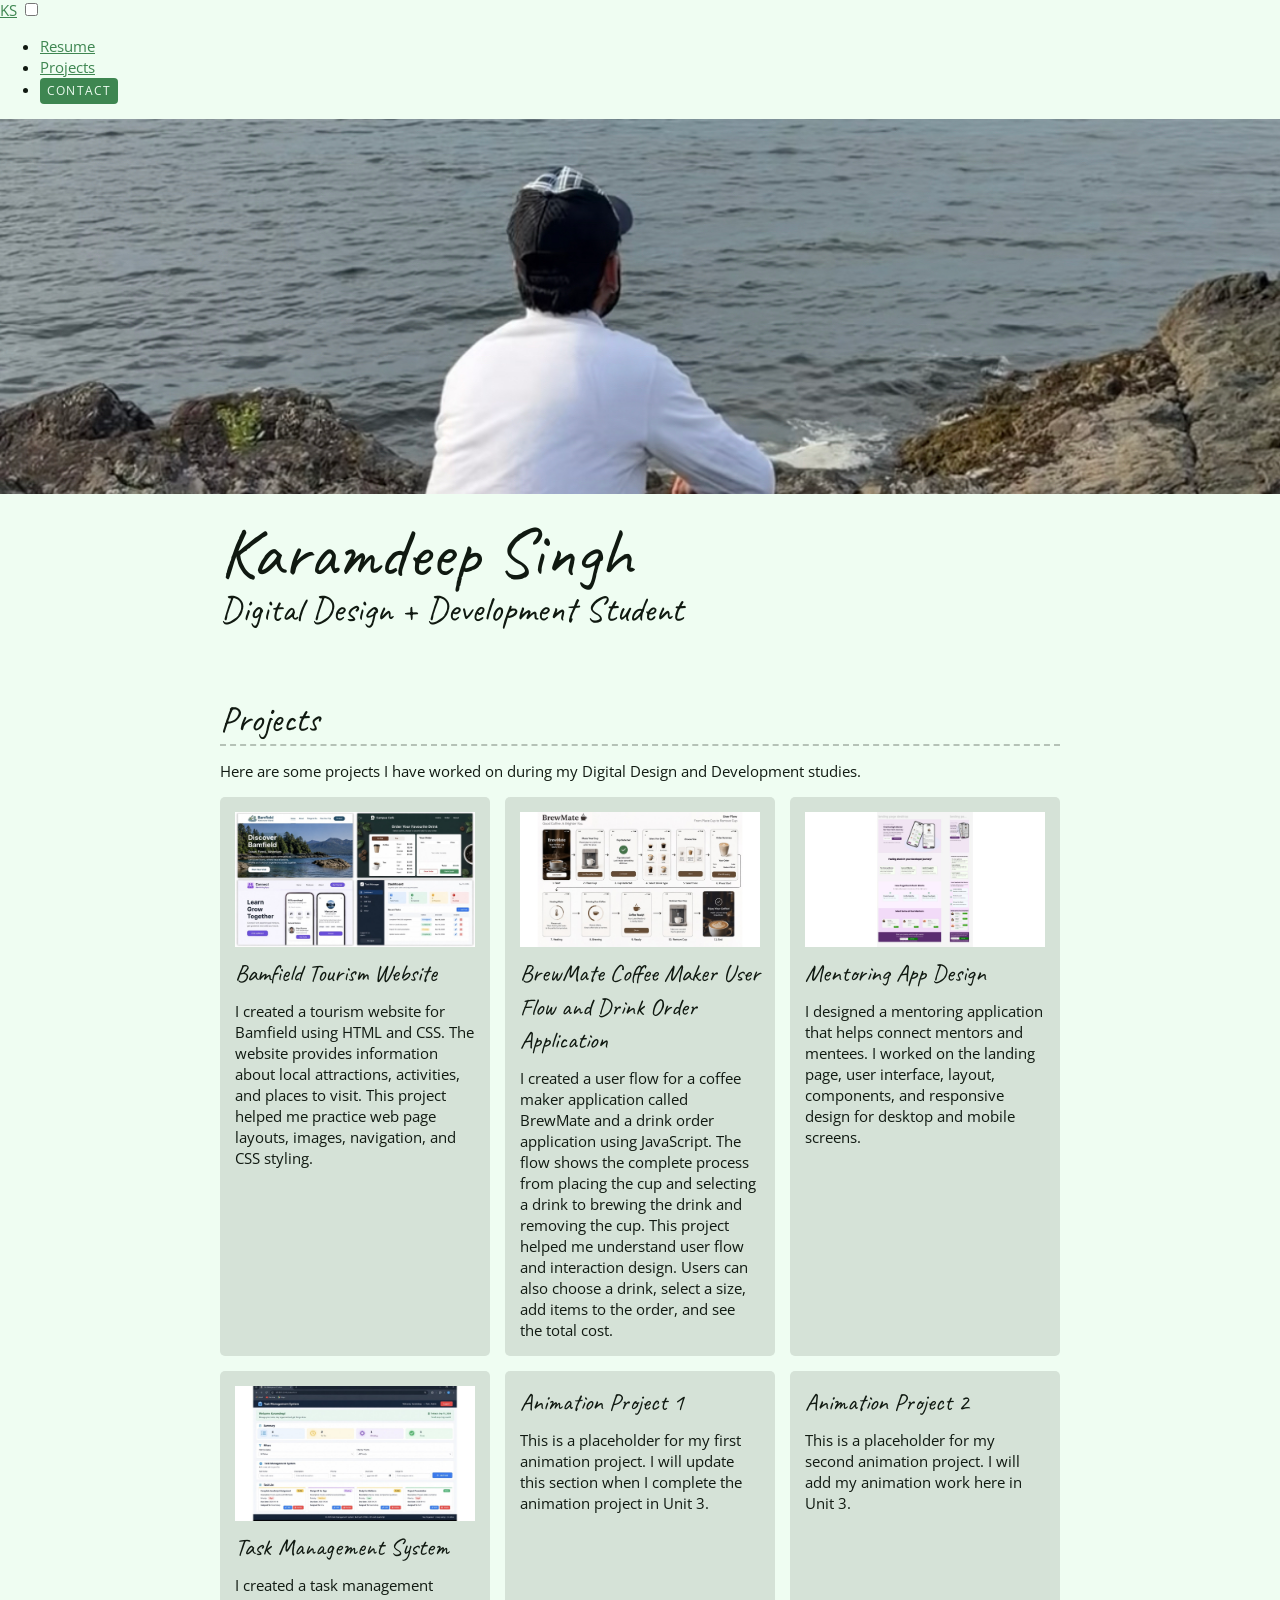
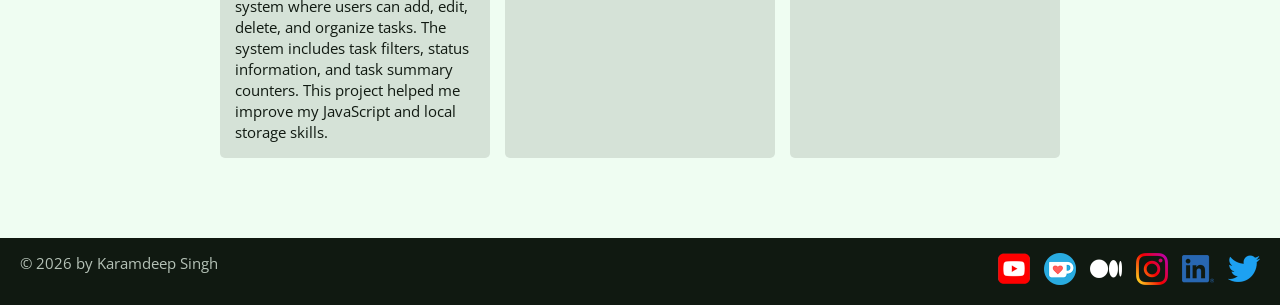
==== commit 227aa146: "Add navigation to projects page and fix errors" ====
--- a/projects.html
+++ b/projects.html
@@ -21,35 +21,35 @@
 
   <!-- // NAVIGATION // -->
   <nav class="site-nav" aria-label="Main navigation">
-
-    <a href="index.html" class="site-logo">KS</a>
-
-    <input type="checkbox" id="menu-toggle" class="menu-checkbox">
-
-    <label for="menu-toggle" class="menu-icon">
-      <span></span>
-      <span></span>
-      <span></span>
-    </label>
-
-    <ul class="nav-links">
-      <li>
-        <a href="resume.html">Resume</a>
-      </li>
-
-      <li>
-        <a href="projects.html" class="nav-active" aria-current="page">
-          Projects
-        </a>
-      </li>
-
-      <li>
-        <a href="mailto:ksingh86@northislandcollege.ca" class="nav-contact">
-          Contact
-        </a>
-      </li>
-    </ul>
-
+    <div class="nav-inner">
+
+      <a href="index.html" class="site-logo">KS</a>
+
+      <input type="checkbox" id="nav-toggle" class="nav-toggle">
+
+      <label for="nav-toggle" class="nav-toggle-label" aria-label="Toggle navigation menu">
+        <span></span>
+      </label>
+
+      <ul class="nav-links">
+        <li>
+          <a href="resume.html">Resume</a>
+        </li>
+
+        <li>
+          <a href="projects.html" class="nav-active" aria-current="page">
+            Projects
+          </a>
+        </li>
+
+        <li>
+          <a href="mailto:ksingh86@northislandcollege.ca" class="btn nav-contact">
+            Contact
+          </a>
+        </li>
+      </ul>
+
+    </div>
   </nav>
 
   <!-- // HEADER // -->
@@ -222,5 +222,4 @@
   </footer>
 
 </body>
-
 </html>
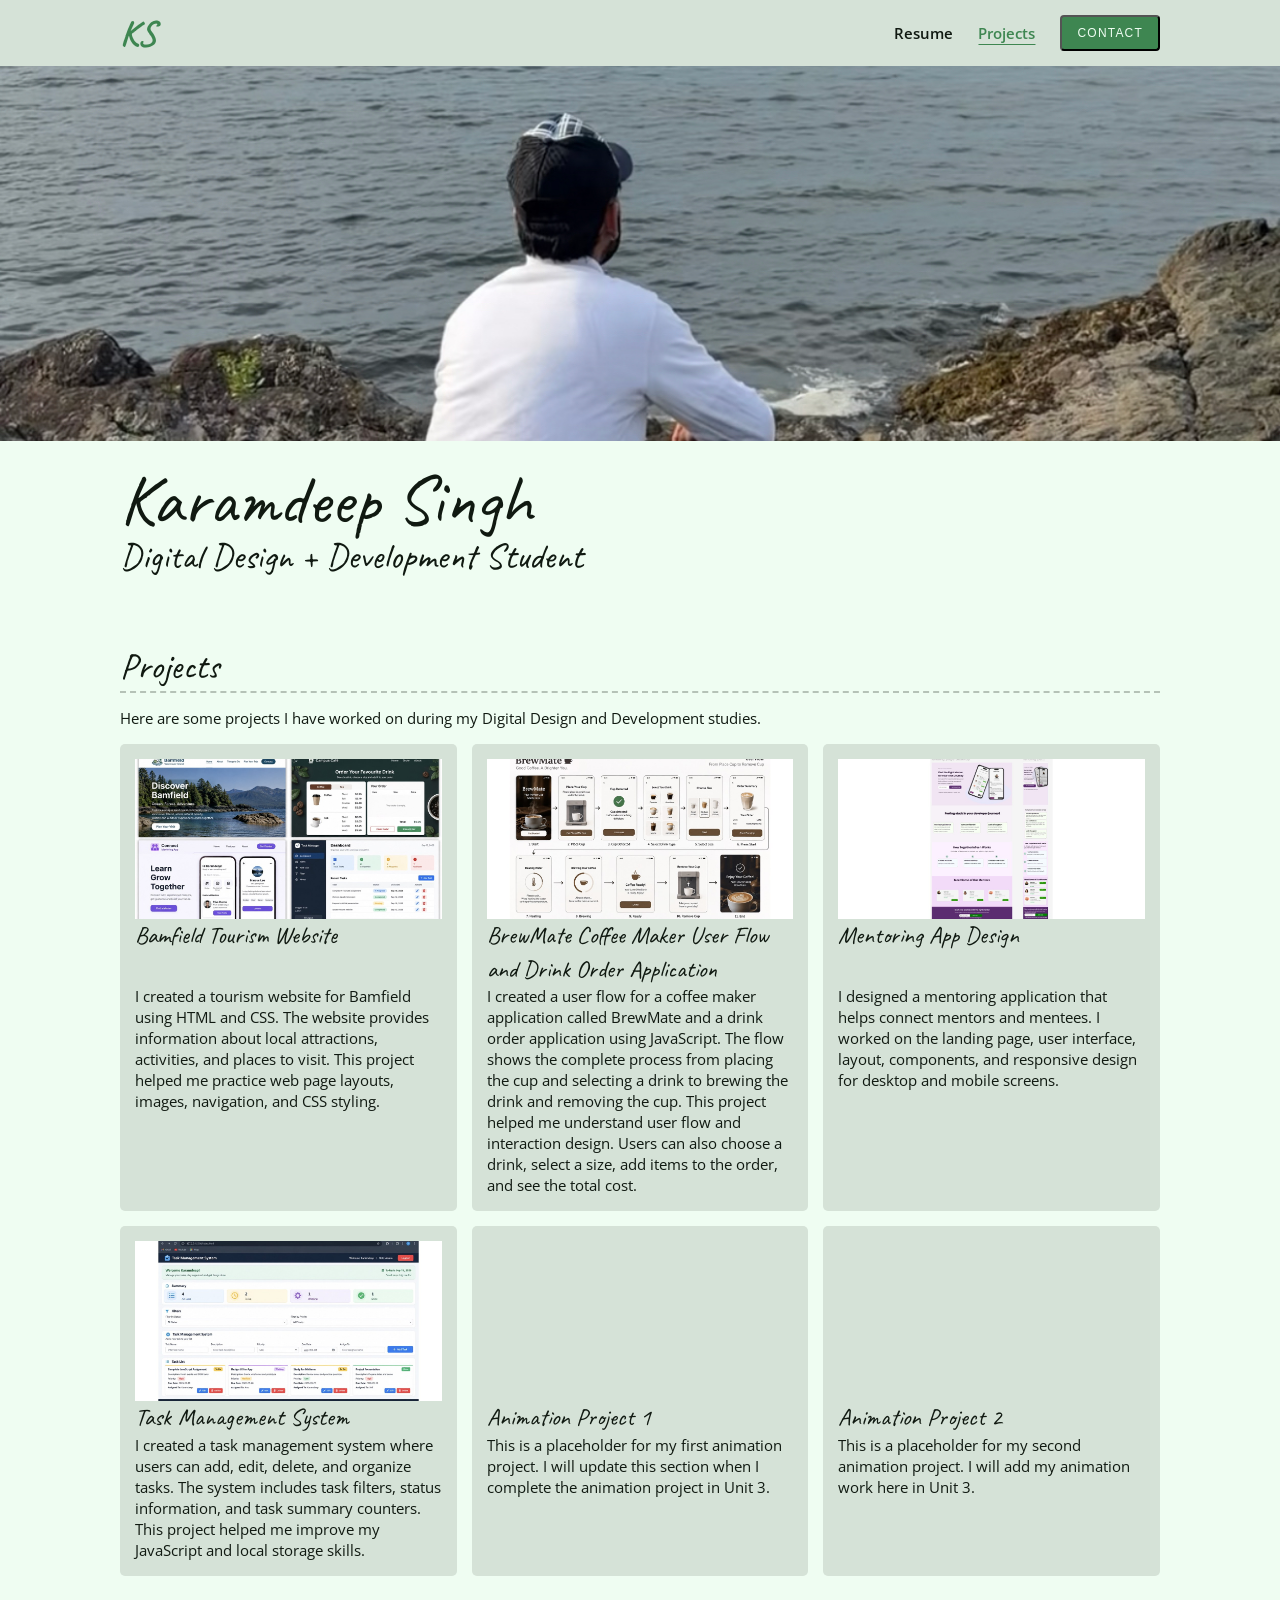
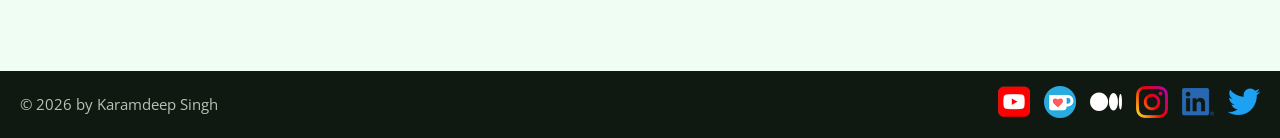
==== commit 0e8e5cb9: "Add popup to projects page" ====
--- a/projects.html
+++ b/projects.html
@@ -1,4 +1,3 @@
-
 <!DOCTYPE html>
 <html lang="en">
 
@@ -6,24 +5,30 @@
   <meta charset="UTF-8">
   <meta name="viewport" content="width=device-width, initial-scale=1.0">
 
-  <title>Projects | Karamdeep Singh, Digital Design + Development Student</title>
-
-  <!-- Google Fonts -->
+  <title>
+    Projects | Karamdeep Singh
+  </title>
+
   <link rel="preconnect" href="https://fonts.googleapis.com">
+
   <link rel="preconnect" href="https://fonts.gstatic.com" crossorigin>
+
   <link href="https://fonts.googleapis.com/css2?family=Caveat&family=Open+Sans&display=swap" rel="stylesheet">
 
-  <!-- CSS -->
   <link rel="stylesheet" href="css/styles.css">
 </head>
 
 <body class="resume projects-page">
 
-  <!-- // NAVIGATION // -->
+  <!-- NAVIGATION -->
+
   <nav class="site-nav" aria-label="Main navigation">
+
     <div class="nav-inner">
 
-      <a href="index.html" class="site-logo">KS</a>
+      <a href="index.html" class="site-logo">
+        KS
+      </a>
 
       <input type="checkbox" id="nav-toggle" class="nav-toggle">
 
@@ -32,8 +37,11 @@
       </label>
 
       <ul class="nav-links">
+
         <li>
-          <a href="resume.html">Resume</a>
+          <a href="resume.html">
+            Resume
+          </a>
         </li>
 
         <li>
@@ -43,39 +51,95 @@
         </li>
 
         <li>
-          <a href="mailto:ksingh86@northislandcollege.ca" class="btn nav-contact">
+          <button type="button" popovertarget="contact-popover" class="btn nav-contact contact-btn">
             Contact
+          </button>
+        </li>
+
+      </ul>
+
+    </div>
+
+  </nav>
+
+  <!-- CONTACT POPOVER -->
+
+  <article id="contact-popover" popover>
+
+    <div class="contact-card">
+
+      <img src="images/karam.jpg" alt="Photo of Karamdeep Singh" class="contact-photo">
+
+      <div class="contact-info">
+
+        <h2>Karamdeep Singh</h2>
+
+        <p class="contact-role">
+          Digital Design + Development Student
+        </p>
+
+        <p class="contact-bio">
+          I am a Digital Design and Development
+          student. I enjoy creating websites
+          and learning new skills.
+        </p>
+
+        <p class="contact-email">
+          <a href="mailto:karam@example.com">
+            karam@example.com
           </a>
-        </li>
-      </ul>
+        </p>
+
+        <p class="contact-phone">
+          <a href="tel:2505550142">
+            250-555-0142
+          </a>
+        </p>
+
+      </div>
+
+      <button type="button" class="contact-close" popovertarget="contact-popover" popovertargetaction="hide">
+        Close
+      </button>
 
     </div>
-  </nav>
-
-  <!-- // HEADER // -->
-  <header>
+
+  </article>
+
+  <!-- HEADER -->
+
+  <header class="page-header">
+
     <div class="content-wrapper">
+
       <h1>Karamdeep Singh</h1>
-      <h2>Digital Design + Development Student</h2>
+
+      <h2>
+        Digital Design + Development Student
+      </h2>
+
     </div>
+
   </header>
 
+  <!-- MAIN CONTENT -->
+
   <main class="content-wrapper">
 
-    <!-- // PROJECTS // -->
     <section class="resume-section">
 
       <h2>Projects</h2>
 
       <p>
-        Here are some projects I have worked on during my Digital Design
-        and Development studies.
+        Here are some projects I have worked on
+        during my Digital Design and Development
+        studies.
       </p>
 
-      <!-- Project wrapper starts here -->
       <div class="project-wrapper">
 
-        <!-- Project 1 -->
+        <!-- PROJECT 1 -->
+
         <section class="project-item">
 
           <img src="images/tourism application.jpg" alt="Bamfield tourism website">
@@ -83,34 +147,47 @@
           <h3>Bamfield Tourism Website</h3>
 
           <p>
-            I created a tourism website for Bamfield using HTML and CSS.
-            The website provides information about local attractions,
-            activities, and places to visit. This project helped me practice
-            web page layouts, images, navigation, and CSS styling.
-          </p>
-
-        </section>
-
-        <!-- Project 2 -->
+            I created a tourism website for
+            Bamfield using HTML and CSS.
+            The website provides information
+            about local attractions, activities,
+            and places to visit. This project
+            helped me practice web page layouts,
+            images, navigation, and CSS styling.
+          </p>
+
+        </section>
+
+        <!-- PROJECT 2 -->
+
         <section class="project-item">
 
           <img src="images/drink order application.jpg" alt="Drink order application">
 
-          <h3>BrewMate Coffee Maker User Flow and Drink Order Application</h3>
-
-          <p>
-            I created a user flow for a coffee maker application called
-            BrewMate and a drink order application using JavaScript.
-            The flow shows the complete process from placing the cup and
-            selecting a drink to brewing the drink and removing the cup.
-            This project helped me understand user flow and interaction
-            design. Users can also choose a drink, select a size, add items
-            to the order, and see the total cost.
-          </p>
-
-        </section>
-
-        <!-- Project 3 -->
+          <h3>
+            BrewMate Coffee Maker User Flow
+            and Drink Order Application
+          </h3>
+
+          <p>
+            I created a user flow for a coffee
+            maker application called BrewMate
+            and a drink order application using
+            JavaScript. The flow shows the
+            complete process from placing the
+            cup and selecting a drink to brewing
+            the drink and removing the cup.
+            This project helped me understand
+            user flow and interaction design.
+            Users can also choose a drink,
+            select a size, add items to the
+            order, and see the total cost.
+          </p>
+
+        </section>
+
+        <!-- PROJECT 3 -->
+
         <section class="project-item">
 
           <img src="images/mentor application.jpg" alt="Mentoring application landing page design">
@@ -118,15 +195,18 @@
           <h3>Mentoring App Design</h3>
 
           <p>
-            I designed a mentoring application that helps connect mentors
-            and mentees. I worked on the landing page, user interface,
-            layout, components, and responsive design for desktop and
-            mobile screens.
-          </p>
-
-        </section>
-
-        <!-- Project 4 -->
+            I designed a mentoring application
+            that helps connect mentors and
+            mentees. I worked on the landing
+            page, user interface, layout,
+            components, and responsive design
+            for desktop and mobile screens.
+          </p>
+
+        </section>
+
+        <!-- PROJECT 4 -->
+
         <section class="project-item">
 
           <img src="images/project-task-management.jpg" alt="Task management system dashboard">
@@ -134,47 +214,57 @@
           <h3>Task Management System</h3>
 
           <p>
-            I created a task management system where users can add, edit,
-            delete, and organize tasks. The system includes task filters,
-            status information, and task summary counters. This project
-            helped me improve my JavaScript and local storage skills.
-          </p>
-
-        </section>
-
-        <!-- Project 5 -->
+            I created a task management system
+            where users can add, edit, delete,
+            and organize tasks. The system
+            includes task filters, status
+            information, and task summary
+            counters. This project helped me
+            improve my JavaScript and local
+            storage skills.
+          </p>
+
+        </section>
+
+        <!-- PROJECT 5 -->
+
         <section class="project-item">
 
           <h3>Animation Project 1</h3>
 
           <p>
-            This is a placeholder for my first animation project.
-            I will update this section when I complete the
-            animation project in Unit 3.
-          </p>
-
-        </section>
-
-        <!-- Project 6 -->
+            This is a placeholder for my
+            first animation project.
+            I will update this section when
+            I complete the animation project
+            in Unit 3.
+          </p>
+
+        </section>
+
+        <!-- PROJECT 6 -->
+
         <section class="project-item">
 
           <h3>Animation Project 2</h3>
 
           <p>
-            This is a placeholder for my second animation project.
-            I will add my animation work here in Unit 3.
+            This is a placeholder for my
+            second animation project.
+            I will add my animation work
+            here in Unit 3.
           </p>
 
         </section>
 
       </div>
-      <!-- Project wrapper ends here -->
 
     </section>
 
   </main>
 
-  <!-- // FOOTER // -->
+  <!-- FOOTER -->
+
   <footer>
 
     <p>© 2026 by Karamdeep Singh</p>
@@ -213,6 +303,7 @@
 
       <li>
         <a href="https://x.com/karam_sher_gill" target="_blank">
+
           <img src="images/icon-logo-twitter.png" alt="Twitter">
         </a>
       </li>
@@ -222,4 +313,5 @@
   </footer>
 
 </body>
-</html>
+
+</html>
--- a/css/styles.css
+++ b/css/styles.css
@@ -1,9 +1,3 @@
-/*
-COLOR PALETTE
-
-Neutral shades and accent colours use OKLCH.
-*/
-
 /* GLOBAL STYLES
 ------------------------------------*/
 
@@ -27,24 +21,20 @@
     --accent-beige: oklch(75% 0.04 70);
 }
 
-/*
- https://www.paulirish.com/2012/box-sizing-border-box-ftw/
-*/
 html {
     box-sizing: border-box;
     font-size: 62.5%;
-    /* setting default to 10px */
 }
 
 *,
-*:before,
-*:after {
+*::before,
+*::after {
     box-sizing: inherit;
 }
 
 html,
 body {
-    height: 100%;
+    min-height: 100%;
 }
 
 body {
@@ -77,7 +67,6 @@
     font-size: 2.4rem;
 }
 
-/* links */
 a {
     color: var(--accent-green);
 }
@@ -114,11 +103,11 @@
     max-width: 900px;
 }
 
-
 /* HOME
 ------------------------------------*/
 
 .home {
+    min-height: 100vh;
     background: url(../images/karam.jpg) no-repeat center;
     background-size: cover;
     display: flex;
@@ -140,13 +129,11 @@
     }
 }
 
-
 /* RESUME
 ------------------------------------*/
 
 .resume header::before {
     background: url(../images/karam.jpg) center / cover;
-    background-size: cover;
     content: "";
     display: block;
     height: 200px;
@@ -182,21 +169,19 @@
     border-bottom: 2px dashed var(--neutral-3);
 }
 
+/* DOWNLOAD BUTTON
+------------------------------------*/
+
 .download-link {
-    position: absolute;
-    top: 5px;
-    left: 5px;
+    display: inline-block;
+    position: relative;
+    top: auto;
+    left: auto;
+    margin: 1rem 0 0 2rem;
     font-size: 1.5rem;
 }
 
-@media screen and (min-width: 1201px) {
-    .download-link {
-        position: fixed;
-    }
-}
-
-
-/* Projects
+/* PROJECTS ON RESUME PAGE
 ------------------------------------*/
 
 .project-item {
@@ -218,7 +203,7 @@
 @media screen and (min-width: 650px) and (max-width: 859px) {
     .project-wrapper {
         display: grid;
-        grid-template-columns: repeat(2, 1fr);
+        grid-template-columns: repeat(2, minmax(0, 1fr));
         column-gap: 20px;
     }
 
@@ -238,8 +223,7 @@
     }
 }
 
-
-/* Work Experience
+/* WORK EXPERIENCE
 ------------------------------------*/
 
 .work-item {
@@ -253,7 +237,7 @@
 @media screen and (min-width: 860px) {
     .work-item {
         display: grid;
-        grid-template-columns: 300px 1fr;
+        grid-template-columns: 300px minmax(0, 1fr);
         column-gap: 20px;
     }
 
@@ -262,8 +246,7 @@
     }
 }
 
-
-/* Education
+/* EDUCATION
 ------------------------------------*/
 
 .education-item {
@@ -273,7 +256,6 @@
 .education-item p {
     margin: 0;
 }
-
 
 /* FOOTER
 ------------------------------------*/
@@ -310,6 +292,7 @@
     footer {
         flex-direction: row;
         text-align: initial;
+        align-items: center;
     }
 
     .socials li {
@@ -317,20 +300,30 @@
     }
 }
 
-
-/* PROJECTS PAGE
-------------------------------------*/
+/* PROJECTS PAGE - SUBGRID
+------------------------------------*/
+
+/*
+Each project card spans three rows:
+image area, heading and description.
+
+The parent grid controls the row sizes.
+*/
 
 .projects-page .project-wrapper {
     display: grid;
     grid-template-columns: minmax(0, 1fr);
-    gap: 1.5rem;
+    grid-auto-rows: auto;
+    column-gap: 1.5rem;
+    row-gap: 0;
 }
 
 .projects-page .project-item {
-    display: block;
+    display: grid;
+    grid-row: span 3;
+    grid-template-rows: subgrid;
     min-width: 0;
-    margin: 0;
+    margin: 0 0 1.5rem;
     padding: 1.5rem;
     background: var(--neutral-2);
     border-radius: 0.5rem;
@@ -340,21 +333,256 @@
     display: block;
     float: none;
     width: 100%;
-    height: auto;
-    margin: 0;
-    margin-block-end: 1rem;
+    height: 160px;
+    object-fit: cover;
+    margin: 0;
+    grid-row: 1;
 }
 
 .projects-page .project-item h3 {
-    margin-block-end: 1rem;
+    margin: 0;
+    grid-row: 2;
 }
 
 .projects-page .project-item p {
-    margin-block: 0;
-}
-
-@media screen and (min-width: 48rem) {
+    margin: 0;
+    grid-row: 3;
+}
+
+/* Animation cards do not have an image */
+
+.projects-page .project-item:not(:has(img)) h3 {
+    grid-row: 2;
+}
+
+.projects-page .project-item:not(:has(img)) p {
+    grid-row: 3;
+}
+
+/* Tablet: two project columns */
+
+@media screen and (min-width: 600px) {
+    .projects-page .project-wrapper {
+        grid-template-columns: repeat(2, minmax(0, 1fr));
+    }
+}
+
+/* Desktop: three project columns */
+
+@media screen and (min-width: 900px) {
+    .projects-page .content-wrapper {
+        max-width: 1100px;
+    }
+
     .projects-page .project-wrapper {
         grid-template-columns: repeat(3, minmax(0, 1fr));
     }
+}
+
+/* MOBILE NAVIGATION
+------------------------------------*/
+
+.site-nav {
+    background: var(--neutral-2);
+    position: relative;
+    z-index: 10;
+}
+
+.nav-inner {
+    max-width: 1100px;
+    margin: 0 auto;
+    padding: 1.5rem 2rem;
+    display: flex;
+    flex-wrap: wrap;
+    align-items: center;
+    justify-content: space-between;
+}
+
+.site-logo {
+    color: var(--accent-green);
+    font-family: var(--font-heading);
+    font-size: 3.6rem;
+    font-weight: bold;
+    line-height: 1;
+    text-decoration: none;
+}
+
+.nav-toggle {
+    position: absolute;
+    width: 44px;
+    height: 44px;
+    right: 2rem;
+    top: 1rem;
+    opacity: 0;
+    cursor: pointer;
+}
+
+.nav-toggle-label {
+    width: 44px;
+    height: 44px;
+    display: flex;
+    align-items: center;
+    justify-content: center;
+    cursor: pointer;
+}
+
+.nav-toggle-label span,
+.nav-toggle-label span::before,
+.nav-toggle-label span::after {
+    display: block;
+    background: var(--accent-green);
+    width: 26px;
+    height: 3px;
+    border-radius: 2px;
+    position: relative;
+    transition: transform 0.2s ease;
+}
+
+.nav-toggle-label span::before,
+.nav-toggle-label span::after {
+    content: "";
+    position: absolute;
+    left: 0;
+}
+
+.nav-toggle-label span::before {
+    top: -8px;
+}
+
+.nav-toggle-label span::after {
+    top: 8px;
+}
+
+.nav-links {
+    display: none;
+    flex-basis: 100%;
+    flex-direction: column;
+    gap: 1rem;
+    list-style: none;
+    padding: 1.5rem 0 0;
+    margin: 0;
+}
+
+.nav-links li {
+    list-style: none;
+}
+
+.nav-links a {
+    display: inline-block;
+    color: var(--neutral-9);
+    text-decoration: none;
+    font-weight: 600;
+    padding: 0.6rem 0;
+}
+
+.nav-links a:hover {
+    color: var(--accent-green);
+}
+
+.nav-toggle:checked~.nav-links {
+    display: flex;
+}
+
+.nav-toggle:checked+.nav-toggle-label span {
+    background: transparent;
+}
+
+.nav-toggle:checked+.nav-toggle-label span::before {
+    top: 0;
+    transform: rotate(45deg);
+}
+
+.nav-toggle:checked+.nav-toggle-label span::after {
+    top: 0;
+    transform: rotate(-45deg);
+}
+
+.nav-links .nav-contact {
+    background: var(--accent-green);
+    color: var(--neutral-1);
+    padding: 1rem 1.5rem;
+    border-radius: 4px;
+    text-transform: uppercase;
+    font-size: 1.2rem;
+    letter-spacing: 0.1em;
+}
+
+.nav-links .nav-contact:hover {
+    background: var(--neutral-8);
+    color: var(--neutral-1);
+}
+
+.nav-links .nav-active {
+    color: var(--accent-green);
+    text-decoration: underline;
+    text-underline-offset: 5px;
+}
+
+.site-logo.nav-active {
+    text-decoration: underline;
+    text-underline-offset: 5px;
+}
+
+/* DESKTOP NAVIGATION
+------------------------------------*/
+
+@media screen and (min-width: 768px) {
+    .nav-inner {
+        flex-wrap: nowrap;
+        padding: 1.5rem 3rem;
+        gap: 2rem;
+    }
+
+    .site-logo {
+        flex-shrink: 0;
+    }
+
+    .nav-toggle,
+    .nav-toggle-label {
+        display: none;
+    }
+
+    .nav-links {
+        display: flex;
+        flex-basis: auto;
+        flex-direction: row;
+        align-items: center;
+        justify-content: flex-end;
+        gap: 2.5rem;
+        padding: 0;
+        margin: 0 0 0 auto;
+    }
+
+    .nav-links li {
+        margin: 0;
+    }
+
+    .nav-links a {
+        padding: 0.5rem 0;
+    }
+
+    .nav-links .nav-contact {
+        padding: 1rem 1.5rem;
+    }
+}
+
+/* SMALL SCREEN FIXES
+------------------------------------*/
+
+@media screen and (max-width: 500px) {
+    .content-wrapper {
+        padding: 20px;
+    }
+
+    .resume h1 {
+        font-size: 4.5rem;
+    }
+
+    .resume h2 {
+        font-size: 2.6rem;
+    }
+
+    .projects-page .project-item {
+        padding: 1.5rem;
+    }
 }
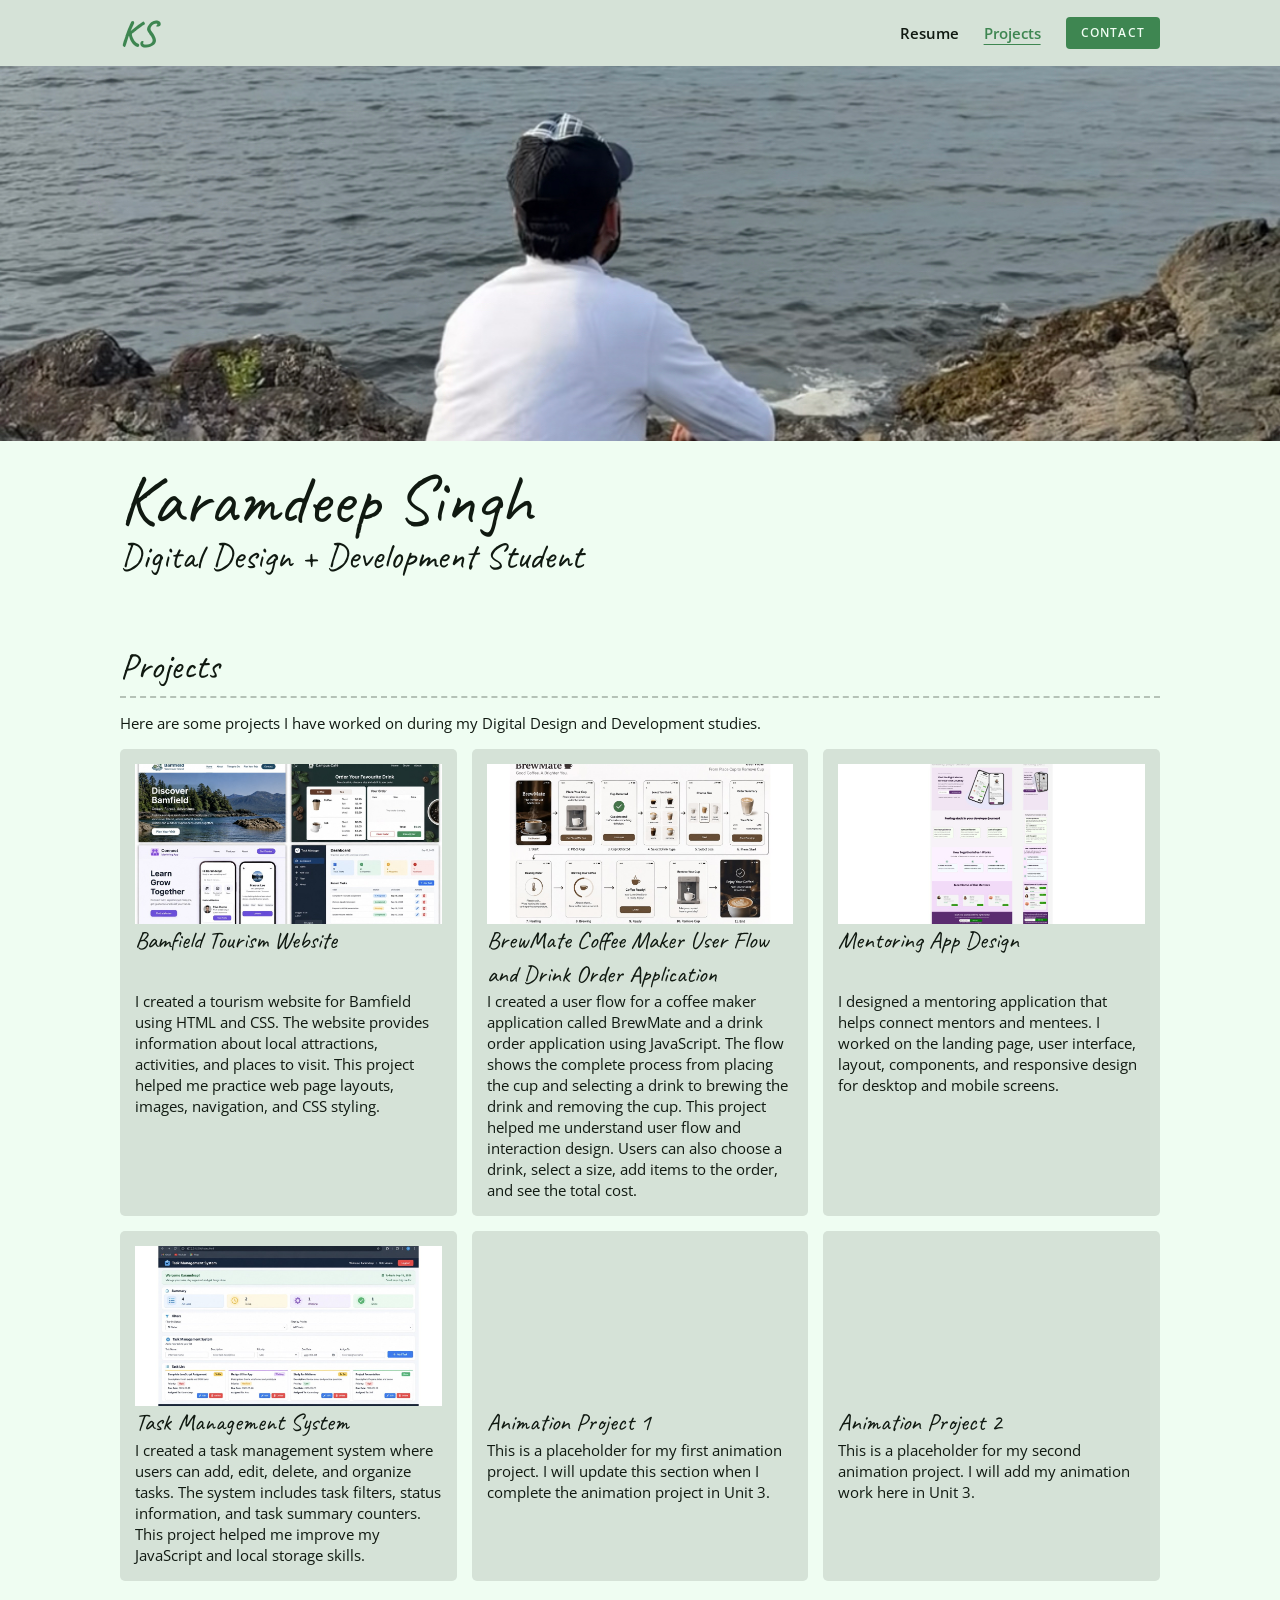
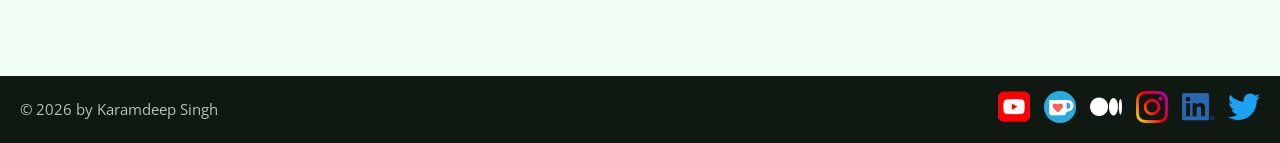
==== commit 65e85718: "Fix final contact popup" ====
--- a/projects.html
+++ b/projects.html
@@ -4,74 +4,52 @@
 <head>
   <meta charset="UTF-8">
   <meta name="viewport" content="width=device-width, initial-scale=1.0">
-
-  <title>
-    Projects | Karamdeep Singh
-  </title>
+  <title>Projects | Karamdeep Singh</title>
 
   <link rel="preconnect" href="https://fonts.googleapis.com">
-
   <link rel="preconnect" href="https://fonts.gstatic.com" crossorigin>
-
   <link href="https://fonts.googleapis.com/css2?family=Caveat&family=Open+Sans&display=swap" rel="stylesheet">
-
   <link rel="stylesheet" href="css/styles.css">
 </head>
 
 <body class="resume projects-page">
 
-  <!-- NAVIGATION -->
-
+  <!-- Navigation -->
   <nav class="site-nav" aria-label="Main navigation">
-
     <div class="nav-inner">
 
-      <a href="index.html" class="site-logo">
-        KS
-      </a>
-
-      <input type="checkbox" id="nav-toggle" class="nav-toggle">
+      <a href="index.html" class="site-logo">KS</a>
+
+      <input type="checkbox" id="nav-toggle" class="nav-toggle" aria-label="Show navigation menu">
 
       <label for="nav-toggle" class="nav-toggle-label" aria-label="Toggle navigation menu">
         <span></span>
       </label>
 
       <ul class="nav-links">
-
         <li>
-          <a href="resume.html">
-            Resume
-          </a>
+          <a href="resume.html">Resume</a>
         </li>
-
         <li>
-          <a href="projects.html" class="nav-active" aria-current="page">
-            Projects
-          </a>
+          <a href="projects.html" class="nav-active" aria-current="page">Projects</a>
         </li>
-
         <li>
           <button type="button" popovertarget="contact-popover" class="btn nav-contact contact-btn">
             Contact
           </button>
         </li>
-
       </ul>
 
     </div>
-
   </nav>
 
-  <!-- CONTACT POPOVER -->
-
+  <!-- Contact Popover -->
   <article id="contact-popover" popover>
-
     <div class="contact-card">
 
       <img src="images/karam.jpg" alt="Photo of Karamdeep Singh" class="contact-photo">
 
       <div class="contact-info">
-
         <h2>Karamdeep Singh</h2>
 
         <p class="contact-role">
@@ -79,23 +57,15 @@
         </p>
 
         <p class="contact-bio">
-          I am a Digital Design and Development
-          student. I enjoy creating websites
-          and learning new skills.
+          I am a Digital Design and Development student.
+          I enjoy creating websites and learning new skills.
         </p>
 
         <p class="contact-email">
-          <a href="mailto:karam@example.com">
-            karam@example.com
+          <a href="mailto:ksingh86@northislandcollege.ca">
+            ksingh86@northislandcollege.ca
           </a>
         </p>
-
-        <p class="contact-phone">
-          <a href="tel:2505550142">
-            250-555-0142
-          </a>
-        </p>
-
       </div>
 
       <button type="button" class="contact-close" popovertarget="contact-popover" popovertargetaction="hide">
@@ -103,45 +73,31 @@
       </button>
 
     </div>
-
   </article>
 
-  <!-- HEADER -->
-
+  <!-- Header -->
   <header class="page-header">
-
     <div class="content-wrapper">
-
       <h1>Karamdeep Singh</h1>
-
-      <h2>
-        Digital Design + Development Student
-      </h2>
-
+      <h2>Digital Design + Development Student</h2>
     </div>
-
   </header>
 
-  <!-- MAIN CONTENT -->
-
+  <!-- Projects -->
   <main class="content-wrapper">
 
     <section class="resume-section">
-
       <h2>Projects</h2>
 
       <p>
         Here are some projects I have worked on
-        during my Digital Design and Development
-        studies.
+        during my Digital Design and Development studies.
       </p>
 
       <div class="project-wrapper">
 
-        <!-- PROJECT 1 -->
-
-        <section class="project-item">
-
+        <!-- Project 1 -->
+        <section class="project-item">
           <img src="images/tourism application.jpg" alt="Bamfield tourism website">
 
           <h3>Bamfield Tourism Website</h3>
@@ -155,13 +111,10 @@
             helped me practice web page layouts,
             images, navigation, and CSS styling.
           </p>
-
-        </section>
-
-        <!-- PROJECT 2 -->
-
-        <section class="project-item">
-
+        </section>
+
+        <!-- Project 2 -->
+        <section class="project-item">
           <img src="images/drink order application.jpg" alt="Drink order application">
 
           <h3>
@@ -183,13 +136,10 @@
             select a size, add items to the
             order, and see the total cost.
           </p>
-
-        </section>
-
-        <!-- PROJECT 3 -->
-
-        <section class="project-item">
-
+        </section>
+
+        <!-- Project 3 -->
+        <section class="project-item">
           <img src="images/mentor application.jpg" alt="Mentoring application landing page design">
 
           <h3>Mentoring App Design</h3>
@@ -202,13 +152,10 @@
             components, and responsive design
             for desktop and mobile screens.
           </p>
-
-        </section>
-
-        <!-- PROJECT 4 -->
-
-        <section class="project-item">
-
+        </section>
+
+        <!-- Project 4 -->
+        <section class="project-item">
           <img src="images/project-task-management.jpg" alt="Task management system dashboard">
 
           <h3>Task Management System</h3>
@@ -223,13 +170,10 @@
             improve my JavaScript and local
             storage skills.
           </p>
-
-        </section>
-
-        <!-- PROJECT 5 -->
-
-        <section class="project-item">
-
+        </section>
+
+        <!-- Project 5 -->
+        <section class="project-item">
           <h3>Animation Project 1</h3>
 
           <p>
@@ -239,13 +183,10 @@
             I complete the animation project
             in Unit 3.
           </p>
-
-        </section>
-
-        <!-- PROJECT 6 -->
-
-        <section class="project-item">
-
+        </section>
+
+        <!-- Project 6 -->
+        <section class="project-item">
           <h3>Animation Project 2</h3>
 
           <p>
@@ -254,62 +195,49 @@
             I will add my animation work
             here in Unit 3.
           </p>
-
         </section>
 
       </div>
-
     </section>
 
   </main>
 
-  <!-- FOOTER -->
-
+  <!-- Footer -->
   <footer>
-
     <p>© 2026 by Karamdeep Singh</p>
 
     <ul class="socials">
-
-      <li>
-        <a href="#" target="_blank">
+      <li>
+        <a href="#" aria-label="YouTube">
           <img src="images/icon-logo-youtube.png" alt="YouTube">
         </a>
       </li>
-
-      <li>
-        <a href="#" target="_blank">
+      <li>
+        <a href="#" aria-label="Portfolio">
           <img src="images/icon-logo-ko-fi.png" alt="Portfolio">
         </a>
       </li>
-
-      <li>
-        <a href="#" target="_blank">
+      <li>
+        <a href="#" aria-label="Medium">
           <img src="images/icon-logo-medium.png" alt="Medium">
         </a>
       </li>
-
-      <li>
-        <a href="#" target="_blank">
+      <li>
+        <a href="#" aria-label="Instagram">
           <img src="images/icon-logo-instagram.png" alt="Instagram">
         </a>
       </li>
-
-      <li>
-        <a href="#" target="_blank">
+      <li>
+        <a href="#" aria-label="LinkedIn">
           <img src="images/icon-logo-linkedin.png" alt="LinkedIn">
         </a>
       </li>
-
-      <li>
-        <a href="https://x.com/karam_sher_gill" target="_blank">
-
+      <li>
+        <a href="https://x.com/karam_sher_gill" target="_blank" rel="noopener noreferrer" aria-label="Twitter">
           <img src="images/icon-logo-twitter.png" alt="Twitter">
         </a>
       </li>
-
     </ul>
-
   </footer>
 
 </body>
--- a/css/styles.css
+++ b/css/styles.css
@@ -6,7 +6,6 @@
     --font-heading: "Caveat", cursive;
 
     --neutral: oklch(50% 0.02 150);
-
     --neutral-1: oklch(from var(--neutral) 98% c h);
     --neutral-2: oklch(from var(--neutral) 90% c h);
     --neutral-3: oklch(from var(--neutral) 80% c h);
@@ -38,9 +37,9 @@
 }
 
 body {
+    margin: 0;
     background: var(--neutral-1);
     color: var(--neutral-9);
-    margin: 0;
     font-family: var(--font-body);
     font-size: 1.5rem;
     line-height: 1.4;
@@ -76,31 +75,23 @@
     text-decoration: none;
 }
 
-footer a {
-    color: var(--accent-beige);
-}
-
-footer a:hover {
-    color: var(--accent-green);
-}
-
 .btn {
+    display: inline-block;
+    padding: 7px;
     background: var(--accent-green);
     color: var(--neutral-1);
+    border-radius: 4px;
+    font-size: 1.2rem;
+    line-height: 1;
+    letter-spacing: 0.1em;
     text-decoration: none;
     text-transform: uppercase;
-    font-size: 1.2rem;
-    display: inline-block;
-    padding: 7px;
-    letter-spacing: 0.1em;
-    line-height: 1;
-    border-radius: 4px;
 }
 
 .content-wrapper {
+    max-width: 900px;
     margin: 0 auto;
     padding: 30px;
-    max-width: 900px;
 }
 
 /* HOME
@@ -114,17 +105,20 @@
     flex-direction: column;
 }
 
-.home .content-wrapper {
+.home>.content-wrapper {
     flex: 1 0 auto;
+    width: 100%;
     padding: 10px;
 }
 
 .content-bg {
     padding: 20px;
+    background: rgb(255 255 255 / 0.88);
+    border-radius: 8px;
 }
 
 @media screen and (min-width: 501px) {
-    .home .content-wrapper {
+    .home>.content-wrapper {
         padding: 30px;
     }
 }
@@ -132,11 +126,11 @@
 /* RESUME
 ------------------------------------*/
 
-.resume header::before {
-    background: url(../images/karam.jpg) center / cover;
+.resume .page-header::before {
     content: "";
     display: block;
     height: 200px;
+    background: url(../images/karam.jpg) center / cover;
 }
 
 .resume h1 {
@@ -147,8 +141,17 @@
     font-size: 2.6rem;
 }
 
+.resume-section {
+    margin-bottom: 50px;
+}
+
+.resume-section>h2 {
+    border-bottom: 2px dashed var(--neutral-3);
+    padding-bottom: 5px;
+}
+
 @media screen and (min-width: 501px) {
-    .resume header::before {
+    .resume .page-header::before {
         height: 375px;
     }
 
@@ -159,14 +162,6 @@
     .resume h2 {
         font-size: 3.6rem;
     }
-}
-
-.resume-section {
-    margin-bottom: 50px;
-}
-
-.resume-section h2 {
-    border-bottom: 2px dashed var(--neutral-3);
 }
 
 /* DOWNLOAD BUTTON
@@ -175,13 +170,11 @@
 .download-link {
     display: inline-block;
     position: relative;
-    top: auto;
-    left: auto;
     margin: 1rem 0 0 2rem;
     font-size: 1.5rem;
 }
 
-/* PROJECTS ON RESUME PAGE
+/* RESUME PROJECTS
 ------------------------------------*/
 
 .project-item {
@@ -203,8 +196,9 @@
 @media screen and (min-width: 650px) and (max-width: 859px) {
     .project-wrapper {
         display: grid;
-        grid-template-columns: repeat(2, minmax(0, 1fr));
-        column-gap: 20px;
+        grid-template-columns:
+            repeat(2, minmax(0, 1fr));
+        gap: 20px;
     }
 
     .project-item img {
@@ -237,7 +231,8 @@
 @media screen and (min-width: 860px) {
     .work-item {
         display: grid;
-        grid-template-columns: 300px minmax(0, 1fr);
+        grid-template-columns:
+            300px minmax(0, 1fr);
         column-gap: 20px;
     }
 
@@ -270,8 +265,16 @@
     padding: 0 20px;
 }
 
+footer a {
+    color: var(--accent-beige);
+}
+
+footer a:hover {
+    color: var(--accent-green);
+}
+
 .socials {
-    list-style-type: none;
+    list-style: none;
     padding: 0;
 }
 
@@ -291,8 +294,8 @@
 @media screen and (min-width: 861px) {
     footer {
         flex-direction: row;
-        text-align: initial;
         align-items: center;
+        text-align: left;
     }
 
     .socials li {
@@ -302,13 +305,6 @@
 
 /* PROJECTS PAGE - SUBGRID
 ------------------------------------*/
-
-/*
-Each project card spans three rows:
-image area, heading and description.
-
-The parent grid controls the row sizes.
-*/
 
 .projects-page .project-wrapper {
     display: grid;
@@ -332,24 +328,22 @@
 .projects-page .project-item img {
     display: block;
     float: none;
+    grid-row: 1;
     width: 100%;
     height: 160px;
     object-fit: cover;
     margin: 0;
-    grid-row: 1;
 }
 
 .projects-page .project-item h3 {
-    margin: 0;
     grid-row: 2;
+    margin: 0;
 }
 
 .projects-page .project-item p {
-    margin: 0;
     grid-row: 3;
-}
-
-/* Animation cards do not have an image */
+    margin: 0;
+}
 
 .projects-page .project-item:not(:has(img)) h3 {
     grid-row: 2;
@@ -359,15 +353,12 @@
     grid-row: 3;
 }
 
-/* Tablet: two project columns */
-
 @media screen and (min-width: 600px) {
     .projects-page .project-wrapper {
-        grid-template-columns: repeat(2, minmax(0, 1fr));
-    }
-}
-
-/* Desktop: three project columns */
+        grid-template-columns:
+            repeat(2, minmax(0, 1fr));
+    }
+}
 
 @media screen and (min-width: 900px) {
     .projects-page .content-wrapper {
@@ -375,7 +366,8 @@
     }
 
     .projects-page .project-wrapper {
-        grid-template-columns: repeat(3, minmax(0, 1fr));
+        grid-template-columns:
+            repeat(3, minmax(0, 1fr));
     }
 }
 
@@ -529,8 +521,8 @@
 @media screen and (min-width: 768px) {
     .nav-inner {
         flex-wrap: nowrap;
+        gap: 2rem;
         padding: 1.5rem 3rem;
-        gap: 2rem;
     }
 
     .site-logo {
@@ -553,10 +545,6 @@
         margin: 0 0 0 auto;
     }
 
-    .nav-links li {
-        margin: 0;
-    }
-
     .nav-links a {
         padding: 0.5rem 0;
     }
@@ -566,7 +554,7 @@
     }
 }
 
-/* SMALL SCREEN FIXES
+/* SMALL SCREEN
 ------------------------------------*/
 
 @media screen and (max-width: 500px) {
@@ -581,8 +569,199 @@
     .resume h2 {
         font-size: 2.6rem;
     }
-
-    .projects-page .project-item {
-        padding: 1.5rem;
+}
+
+/* CONTACT BUTTON AND ANCHOR
+------------------------------------*/
+
+.contact-btn {
+    font-family: var(--font-body);
+    font-weight: 600;
+    border: none;
+    cursor: pointer;
+    line-height: 1;
+
+    anchor-name: --contact-button;
+}
+
+.contact-btn:hover {
+    background: var(--neutral-8);
+    color: var(--neutral-1);
+}
+
+.contact-btn:focus-visible {
+    outline: 3px solid var(--accent-beige);
+    outline-offset: 3px;
+}
+
+/* CONTACT POPOVER
+------------------------------------*/
+
+#contact-popover {
+    box-sizing: border-box;
+
+    /* Required width */
+    inline-size: min(100vi, max(33vi, 26rem));
+
+    /* Container queries */
+    container-type: inline-size;
+
+    /* Horizontal resizing */
+    resize: horizontal;
+    overflow: auto;
+    direction: rtl;
+
+    min-inline-size: min(100vi, 18rem);
+    max-inline-size: 100vi;
+    max-height: 85vh;
+
+    /* Anchor positioning */
+    position: fixed;
+    position-anchor: --contact-button;
+    position-area: bottom span-left;
+    position-try-fallbacks: flip-inline, flip-block;
+
+    inset: auto;
+    margin: 0;
+
+    padding: 2rem;
+    border: 2px solid var(--accent-green);
+    border-radius: 1rem;
+    border-end-start-radius: 0;
+
+    background: var(--neutral-1);
+    color: var(--neutral-9);
+
+    box-shadow: 0 12px 35px rgb(0 0 0 / 0.25);
+}
+
+#contact-popover::backdrop {
+    background: rgb(0 0 0 / 0.55);
+}
+
+/* SMALL CONTACT LAYOUT
+------------------------------------*/
+
+.contact-card {
+    direction: ltr;
+    display: grid;
+    grid-template-columns: minmax(0, 1fr);
+    gap: 1.5rem;
+    align-items: start;
+}
+
+.contact-photo {
+    display: block;
+    width: 100%;
+    max-height: 22rem;
+    aspect-ratio: 1 / 1;
+    object-fit: cover;
+    border-radius: 0.8rem;
+}
+
+.contact-info {
+    min-width: 0;
+}
+
+.contact-info h2 {
+    font-family: var(--font-heading);
+    font-size: 3.6rem;
+    line-height: 1.1;
+    margin: 0 0 1rem;
+    border: none;
+}
+
+.contact-role {
+    font-weight: bold;
+    color: var(--accent-green);
+    margin: 0 0 1rem;
+}
+
+.contact-bio {
+    display: block;
+    margin: 0 0 1rem;
+}
+
+.contact-email {
+    margin: 0.5rem 0;
+    overflow-wrap: anywhere;
+}
+
+.contact-info a {
+    color: var(--accent-green);
+}
+
+.contact-info a:hover {
+    color: var(--neutral-8);
+}
+
+/* CLOSE BUTTON
+------------------------------------*/
+
+.contact-close {
+    background: var(--accent-green);
+    color: var(--neutral-1);
+    font-family: var(--font-body);
+    font-size: 1.3rem;
+    font-weight: bold;
+    border: none;
+    border-radius: 0.5rem;
+    padding: 1rem 2rem;
+    cursor: pointer;
+    justify-self: start;
+}
+
+.contact-close:hover {
+    background: var(--neutral-8);
+}
+
+.contact-close:focus-visible {
+    outline: 3px solid var(--accent-beige);
+    outline-offset: 3px;
+}
+
+/* MEDIUM CONTAINER
+------------------------------------*/
+
+@container (min-width: 24rem) {
+    .contact-card {
+        grid-template-columns:
+            minmax(0, 1fr) minmax(0, 2fr);
+        gap: 1.5rem;
+    }
+
+    .contact-photo {
+        grid-column: 1;
+        grid-row: 1;
+        max-height: none;
+    }
+
+    .contact-info {
+        grid-column: 2;
+        grid-row: 1;
+    }
+
+    .contact-bio {
+        display: none;
+    }
+
+    .contact-close {
+        grid-column: 2;
+        grid-row: 2;
+    }
+}
+
+/* LARGE CONTAINER
+------------------------------------*/
+
+@container (min-width: 28rem) {
+    .contact-card {
+        grid-template-columns:
+            minmax(0, 1fr) minmax(0, 2fr);
+        gap: 2rem;
+    }
+
+    .contact-bio {
+        display: block;
     }
 }
